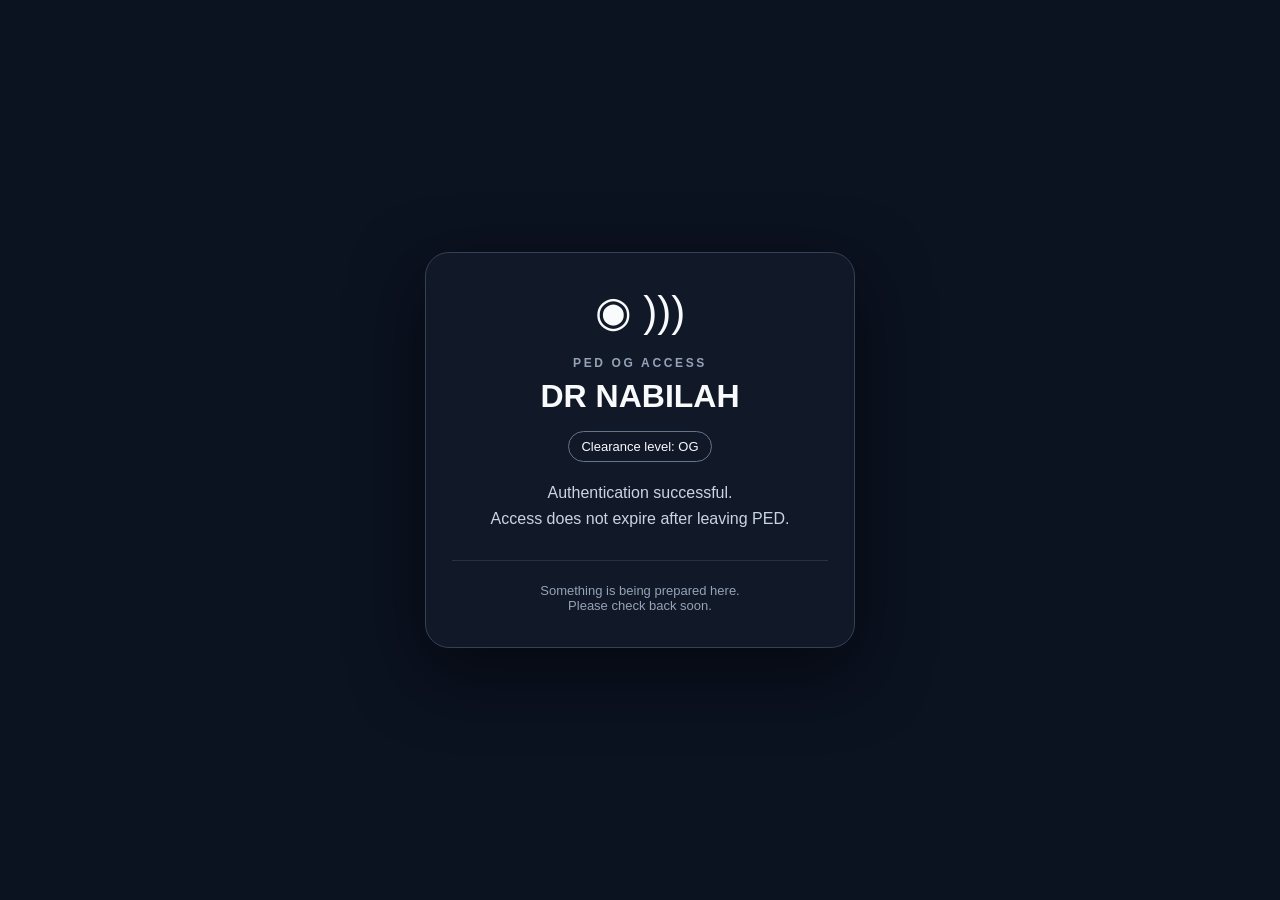
==== index.html @ 0710c3b5 "Add NFC placeholder landing page" ====
<!doctype html>
<html lang="en">
<head>
<meta charset="utf-8">
<meta name="viewport" content="width=device-width,initial-scale=1,viewport-fit=cover">
<meta name="theme-color" content="#111827">
<title>Dr Nabilah — PED OG Access</title>
<style>
*{box-sizing:border-box}body{margin:0;min-height:100svh;display:grid;place-items:center;background:#0b1220;color:#f8fafc;font-family:-apple-system,BlinkMacSystemFont,"Segoe UI",sans-serif;padding:24px}.card{width:min(100%,430px);padding:34px 26px;border:1px solid #334155;border-radius:24px;background:#111827;box-shadow:0 24px 70px #0008;text-align:center}.wave{font-size:42px;margin-bottom:20px}.eyebrow{font-size:12px;letter-spacing:.22em;color:#94a3b8;font-weight:700}.name{font-size:32px;font-weight:800;margin:8px 0}.badge{display:inline-block;margin:8px 0 18px;padding:7px 12px;border:1px solid #64748b;border-radius:999px;font-size:13px}.status{color:#cbd5e1;line-height:1.6}.soon{margin-top:28px;padding-top:22px;border-top:1px solid #263244;color:#94a3b8;font-size:13px}</style>
</head>
<body>
<main class="card">
<div class="wave">◉ )))</div>
<div class="eyebrow">PED OG ACCESS</div>
<div class="name">DR NABILAH</div>
<div class="badge">Clearance level: OG</div>
<div class="status">Authentication successful.<br>Access does not expire after leaving PED.</div>
<div class="soon">Something is being prepared here.<br>Please check back soon.</div>
</main>
</body>
</html>
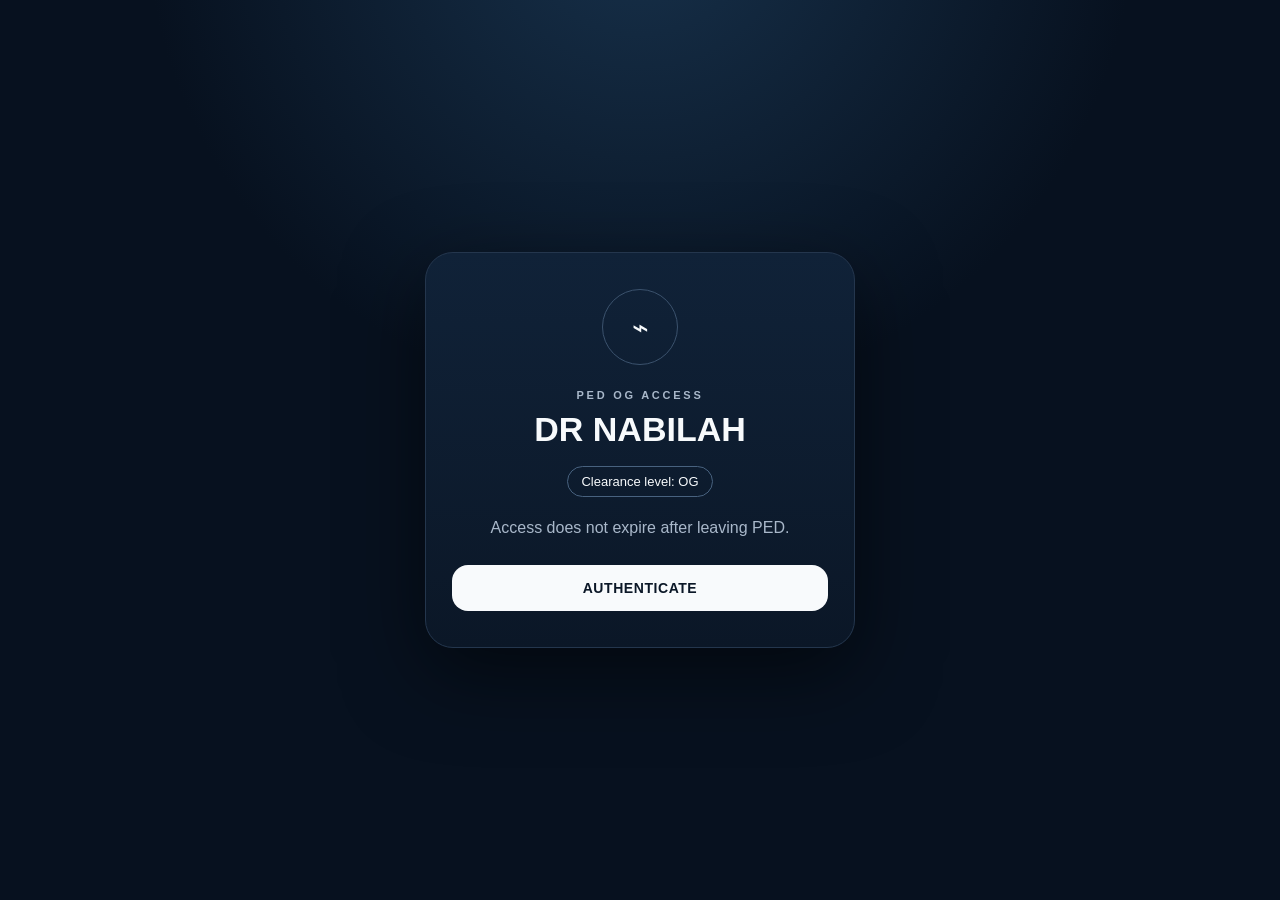
==== commit 4250b20a: "Build farewell microsite draft" ====
--- a/index.html
+++ b/index.html
@@ -1,21 +1,8 @@
 <!doctype html>
-<html lang="en">
-<head>
-<meta charset="utf-8">
-<meta name="viewport" content="width=device-width,initial-scale=1,viewport-fit=cover">
-<meta name="theme-color" content="#111827">
-<title>Dr Nabilah — PED OG Access</title>
+<html lang="en"><head><meta charset="utf-8"><meta name="viewport" content="width=device-width,initial-scale=1,viewport-fit=cover"><meta name="theme-color" content="#07111f"><title>Dr Nabilah — PED OG Access</title>
 <style>
-*{box-sizing:border-box}body{margin:0;min-height:100svh;display:grid;place-items:center;background:#0b1220;color:#f8fafc;font-family:-apple-system,BlinkMacSystemFont,"Segoe UI",sans-serif;padding:24px}.card{width:min(100%,430px);padding:34px 26px;border:1px solid #334155;border-radius:24px;background:#111827;box-shadow:0 24px 70px #0008;text-align:center}.wave{font-size:42px;margin-bottom:20px}.eyebrow{font-size:12px;letter-spacing:.22em;color:#94a3b8;font-weight:700}.name{font-size:32px;font-weight:800;margin:8px 0}.badge{display:inline-block;margin:8px 0 18px;padding:7px 12px;border:1px solid #64748b;border-radius:999px;font-size:13px}.status{color:#cbd5e1;line-height:1.6}.soon{margin-top:28px;padding-top:22px;border-top:1px solid #263244;color:#94a3b8;font-size:13px}</style>
-</head>
-<body>
-<main class="card">
-<div class="wave">◉ )))</div>
-<div class="eyebrow">PED OG ACCESS</div>
-<div class="name">DR NABILAH</div>
-<div class="badge">Clearance level: OG</div>
-<div class="status">Authentication successful.<br>Access does not expire after leaving PED.</div>
-<div class="soon">Something is being prepared here.<br>Please check back soon.</div>
-</main>
-</body>
-</html>+:root{--bg:#07111f;--card:#0e1b2d;--line:#24364d;--text:#f7fafc;--muted:#a9b8ca;--accent:#8ee3c8}*{box-sizing:border-box}html{scroll-behavior:smooth}body{margin:0;background:radial-gradient(circle at 50% -10%,#17314b 0,#07111f 42%);color:var(--text);font-family:-apple-system,BlinkMacSystemFont,"Segoe UI",sans-serif}.screen{min-height:100svh;display:grid;place-items:center;padding:28px}.card{width:min(100%,430px);background:linear-gradient(180deg,#102238,#0b1727);border:1px solid var(--line);border-radius:28px;padding:36px 26px;box-shadow:0 25px 80px #0008;text-align:center}.nfc{width:76px;height:76px;margin:0 auto 24px;border:1px solid #3b526d;border-radius:50%;display:grid;place-items:center;font-size:28px;animation:pulse 2s infinite}.eyebrow{font-size:11px;letter-spacing:.25em;color:var(--muted);font-weight:800}.name{font-size:34px;font-weight:850;margin:9px 0 5px}.badge{display:inline-block;margin:12px 0 18px;padding:7px 13px;border:1px solid #48627f;border-radius:999px;font-size:13px}.muted{color:var(--muted);line-height:1.6}.btn{appearance:none;border:0;border-radius:16px;padding:15px 18px;width:100%;font-weight:800;font-size:14px;letter-spacing:.04em;margin-top:24px;background:#f8fafc;color:#0b1727;cursor:pointer}.content{display:none;max-width:560px;margin:auto;padding:56px 24px 80px}.content.show{display:block;animation:rise .55s ease}.content h1{font-size:30px;line-height:1.15}.quote{margin:30px 0;padding:22px;border-left:3px solid var(--accent);background:#0d1a2b;border-radius:0 18px 18px 0;font-size:20px;line-height:1.5}.content p{font-size:17px;line-height:1.75;color:#d9e2ec}.strong{color:white;font-weight:800}.final{margin-top:38px;background:var(--accent)}.reveal{display:none;text-align:center;margin-top:24px;padding:22px;border:1px solid var(--line);border-radius:18px;color:#dce8f4}.footer{text-align:center;color:#70839a;font-size:11px;margin-top:55px}@keyframes pulse{50%{box-shadow:0 0 0 14px #8ee3c80b;border-color:#8ee3c8}}@keyframes rise{from{opacity:0;transform:translateY(16px)}}
+</style></head><body>
+<section class="screen" id="access"><div class="card"><div class="nfc">⌁</div><div class="eyebrow">PED OG ACCESS</div><div class="name">DR NABILAH</div><div class="badge">Clearance level: OG</div><div class="muted">Access does not expire after leaving PED.</div><button class="btn" onclick="auth()">AUTHENTICATE</button></div></section>
+<main class="content" id="content"><div class="eyebrow">AUTHENTICATION SUCCESSFUL</div><h1>Okay Dr, last webapp. Promise.</h1><div class="quote">“syahmi, chill2 dulu.. belajar clinical management dulu hahaha”</div><p>In retrospect… probably one of the more necessary interventions during my first few weeks here.</p><p>Thank you for being one of the people who made the adjustment to PED a little easier — for answering all my random questions, entertaining all the unnecessary apps, checking in when things weren't going particularly well, and reminding me that adjusting takes time.</p><p>I probably never properly said thank you for that.</p><p>All the best for your studies, Dr Nabilah.</p><p class="strong">PED is losing one of its real OGs.</p><p>And yes, I still haven't chilled with the apps.</p><button class="btn final" onclick="finish()">OKAY NOW YOU CAN PENCEN DENGAN TENANG</button><div class="reveal" id="reveal">Good luck, Dr. You’ll always have OG access here.</div><div class="footer">One last unnecessary Syahmi digitalisation project.</div></main>
+<script>function auth(){document.getElementById('content').classList.add('show');document.getElementById('content').scrollIntoView({behavior:'smooth'})}function finish(){document.getElementById('reveal').style.display='block';document.getElementById('reveal').scrollIntoView({behavior:'smooth',block:'center'})}</script></body></html>
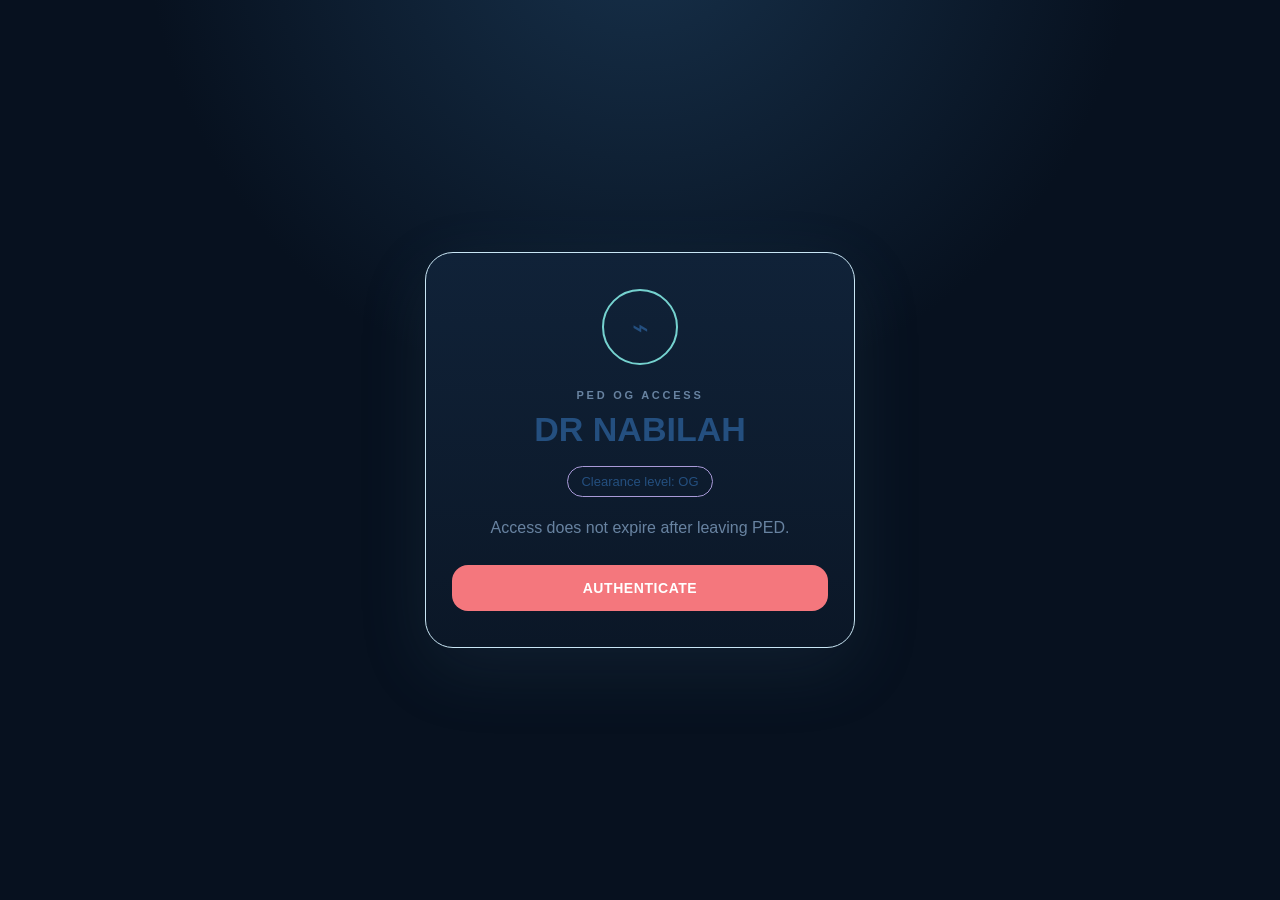
==== commit 66a6c2d5: "Apply HTA paediatric colour palette to draft" ====
--- a/index.html
+++ b/index.html
@@ -1,7 +1,7 @@
 <!doctype html>
 <html lang="en"><head><meta charset="utf-8"><meta name="viewport" content="width=device-width,initial-scale=1,viewport-fit=cover"><meta name="theme-color" content="#07111f"><title>Dr Nabilah — PED OG Access</title>
 <style>
-:root{--bg:#07111f;--card:#0e1b2d;--line:#24364d;--text:#f7fafc;--muted:#a9b8ca;--accent:#8ee3c8}*{box-sizing:border-box}html{scroll-behavior:smooth}body{margin:0;background:radial-gradient(circle at 50% -10%,#17314b 0,#07111f 42%);color:var(--text);font-family:-apple-system,BlinkMacSystemFont,"Segoe UI",sans-serif}.screen{min-height:100svh;display:grid;place-items:center;padding:28px}.card{width:min(100%,430px);background:linear-gradient(180deg,#102238,#0b1727);border:1px solid var(--line);border-radius:28px;padding:36px 26px;box-shadow:0 25px 80px #0008;text-align:center}.nfc{width:76px;height:76px;margin:0 auto 24px;border:1px solid #3b526d;border-radius:50%;display:grid;place-items:center;font-size:28px;animation:pulse 2s infinite}.eyebrow{font-size:11px;letter-spacing:.25em;color:var(--muted);font-weight:800}.name{font-size:34px;font-weight:850;margin:9px 0 5px}.badge{display:inline-block;margin:12px 0 18px;padding:7px 13px;border:1px solid #48627f;border-radius:999px;font-size:13px}.muted{color:var(--muted);line-height:1.6}.btn{appearance:none;border:0;border-radius:16px;padding:15px 18px;width:100%;font-weight:800;font-size:14px;letter-spacing:.04em;margin-top:24px;background:#f8fafc;color:#0b1727;cursor:pointer}.content{display:none;max-width:560px;margin:auto;padding:56px 24px 80px}.content.show{display:block;animation:rise .55s ease}.content h1{font-size:30px;line-height:1.15}.quote{margin:30px 0;padding:22px;border-left:3px solid var(--accent);background:#0d1a2b;border-radius:0 18px 18px 0;font-size:20px;line-height:1.5}.content p{font-size:17px;line-height:1.75;color:#d9e2ec}.strong{color:white;font-weight:800}.final{margin-top:38px;background:var(--accent)}.reveal{display:none;text-align:center;margin-top:24px;padding:22px;border:1px solid var(--line);border-radius:18px;color:#dce8f4}.footer{text-align:center;color:#70839a;font-size:11px;margin-top:55px}@keyframes pulse{50%{box-shadow:0 0 0 14px #8ee3c80b;border-color:#8ee3c8}}@keyframes rise{from{opacity:0;transform:translateY(16px)}}
+:root{--bg:#fffaf7;--card:#ffffff;--line:#c9e6f5;--text:#244f7f;--muted:#6883a1;--accent:#52c6c1}*{box-sizing:border-box}html{scroll-behavior:smooth}body{margin:0;background:radial-gradient(circle at 50% -10%,#17314b 0,#07111f 42%);color:var(--text);font-family:-apple-system,BlinkMacSystemFont,"Segoe UI",sans-serif}.screen{min-height:100svh;display:grid;place-items:center;padding:28px}.card{width:min(100%,430px);background:linear-gradient(180deg,#102238,#0b1727);border:1px solid var(--line);border-radius:28px;padding:36px 26px;box-shadow:0 22px 70px #4d769322;text-align:center}.nfc{width:76px;height:76px;margin:0 auto 24px;border:2px solid #75d2cf;border-radius:50%;display:grid;place-items:center;font-size:28px;animation:pulse 2s infinite}.eyebrow{font-size:11px;letter-spacing:.25em;color:var(--muted);font-weight:800}.name{font-size:34px;font-weight:850;margin:9px 0 5px}.badge{display:inline-block;margin:12px 0 18px;padding:7px 13px;border:1px solid #a99ad8;border-radius:999px;font-size:13px}.muted{color:var(--muted);line-height:1.6}.btn{appearance:none;border:0;border-radius:16px;padding:15px 18px;width:100%;font-weight:800;font-size:14px;letter-spacing:.04em;margin-top:24px;background:#f4777d;color:white;cursor:pointer}.content{display:none;max-width:560px;margin:auto;padding:56px 24px 80px}.content.show{display:block;animation:rise .55s ease}.content h1{font-size:30px;line-height:1.15}.quote{margin:30px 0;padding:22px;border-left:3px solid var(--accent);background:#eef9ff;border-radius:0 18px 18px 0;font-size:20px;line-height:1.5}.content p{font-size:17px;line-height:1.75;color:#496783}.strong{color:#f26f78;font-weight:800}.final{margin-top:38px;background:var(--accent)}.reveal{display:none;text-align:center;margin-top:24px;padding:22px;border:1px solid var(--line);border-radius:18px;color:#496783}.footer{text-align:center;color:#8aa0b5;font-size:11px;margin-top:55px}@keyframes pulse{50%{box-shadow:0 0 0 14px #8ee3c80b;border-color:#f4777d}}@keyframes rise{from{opacity:0;transform:translateY(16px)}}
 </style></head><body>
 <section class="screen" id="access"><div class="card"><div class="nfc">⌁</div><div class="eyebrow">PED OG ACCESS</div><div class="name">DR NABILAH</div><div class="badge">Clearance level: OG</div><div class="muted">Access does not expire after leaving PED.</div><button class="btn" onclick="auth()">AUTHENTICATE</button></div></section>
 <main class="content" id="content"><div class="eyebrow">AUTHENTICATION SUCCESSFUL</div><h1>Okay Dr, last webapp. Promise.</h1><div class="quote">“syahmi, chill2 dulu.. belajar clinical management dulu hahaha”</div><p>In retrospect… probably one of the more necessary interventions during my first few weeks here.</p><p>Thank you for being one of the people who made the adjustment to PED a little easier — for answering all my random questions, entertaining all the unnecessary apps, checking in when things weren't going particularly well, and reminding me that adjusting takes time.</p><p>I probably never properly said thank you for that.</p><p>All the best for your studies, Dr Nabilah.</p><p class="strong">PED is losing one of its real OGs.</p><p>And yes, I still haven't chilled with the apps.</p><button class="btn final" onclick="finish()">OKAY NOW YOU CAN PENCEN DENGAN TENANG</button><div class="reveal" id="reveal">Good luck, Dr. You’ll always have OG access here.</div><div class="footer">One last unnecessary Syahmi digitalisation project.</div></main>
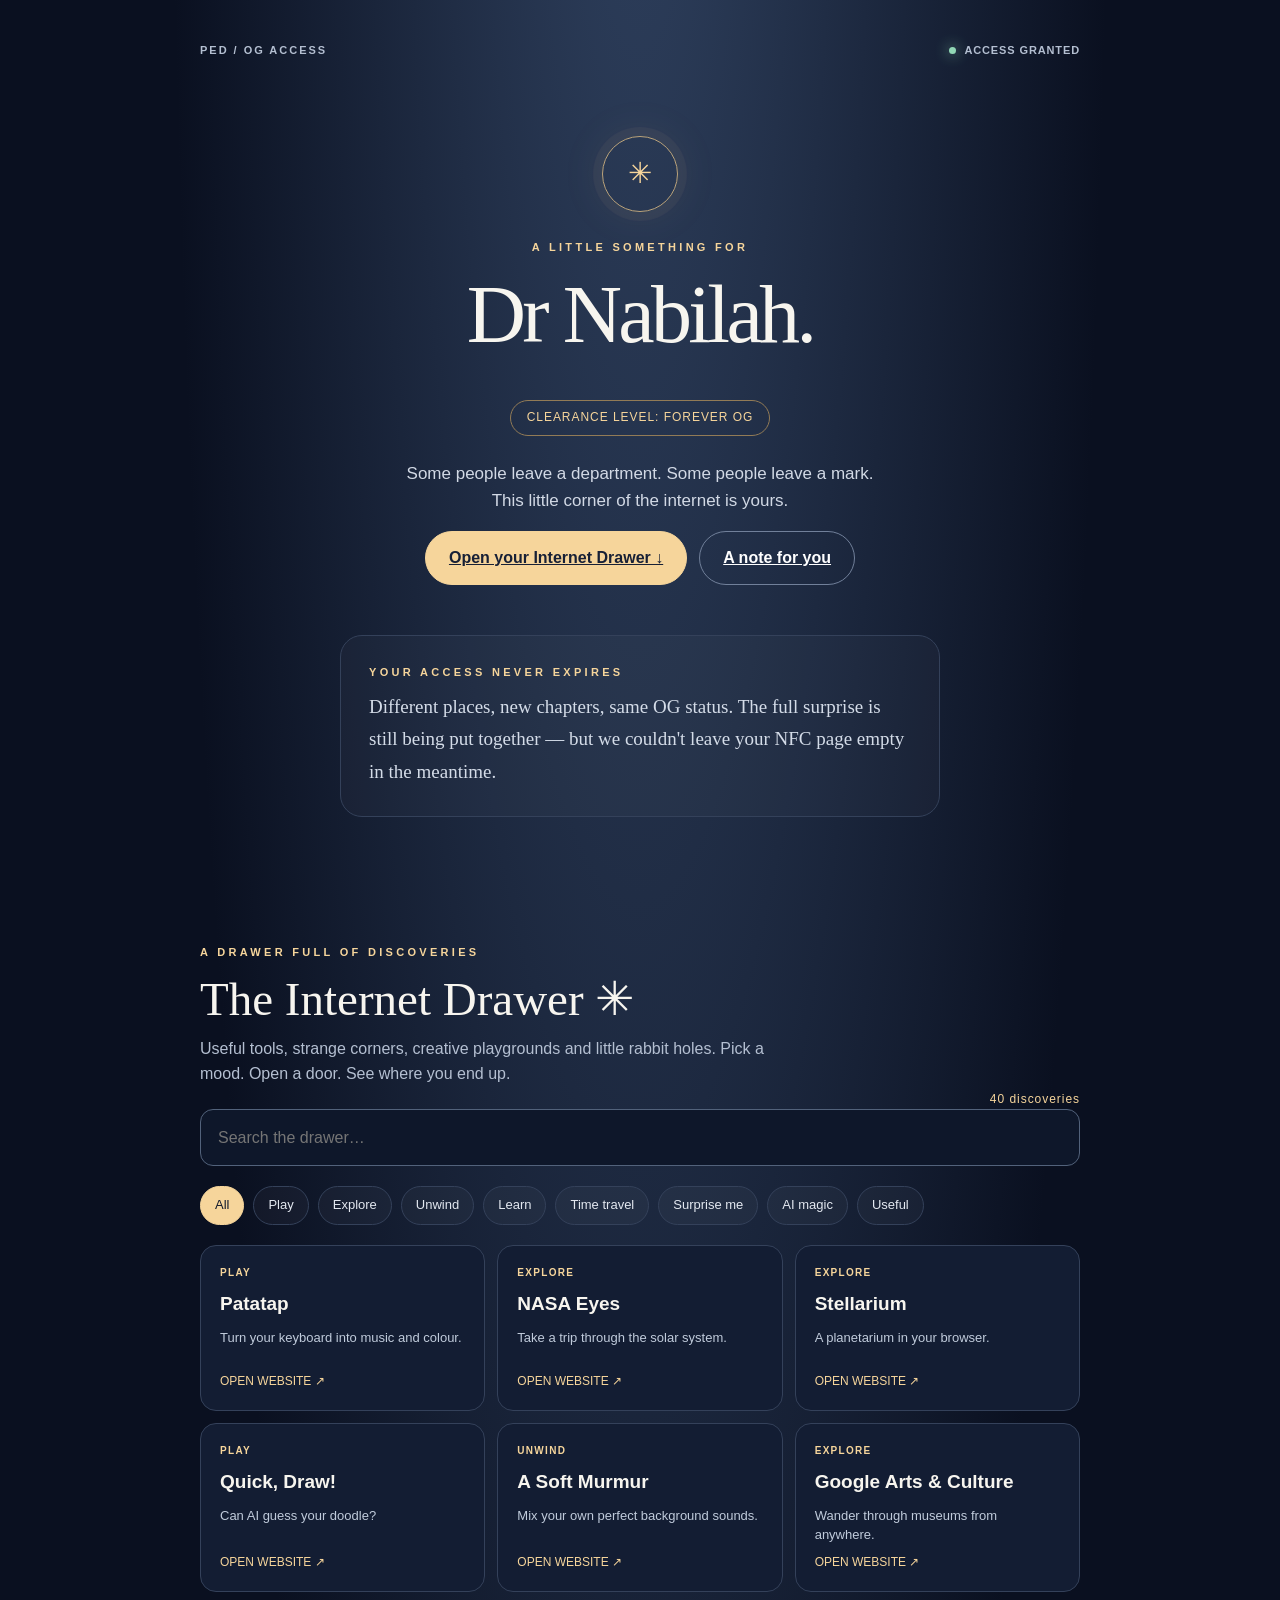
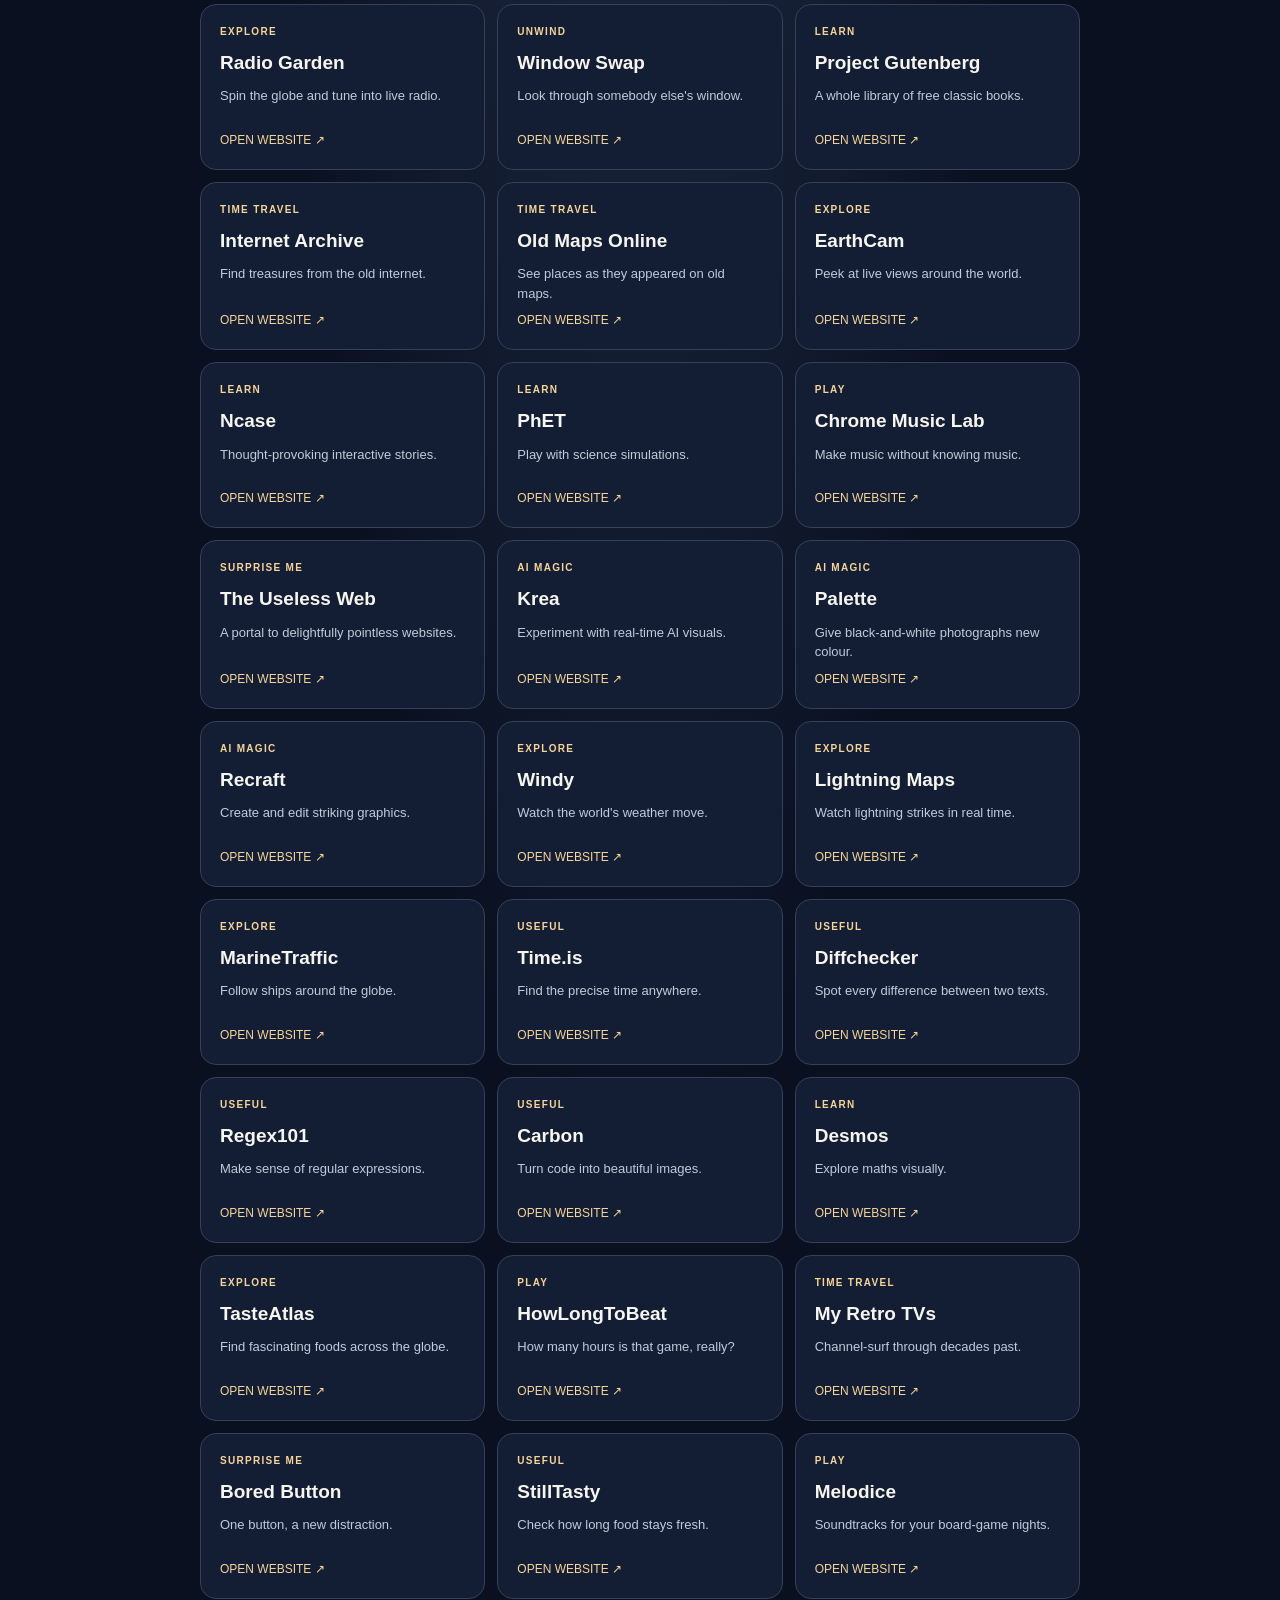
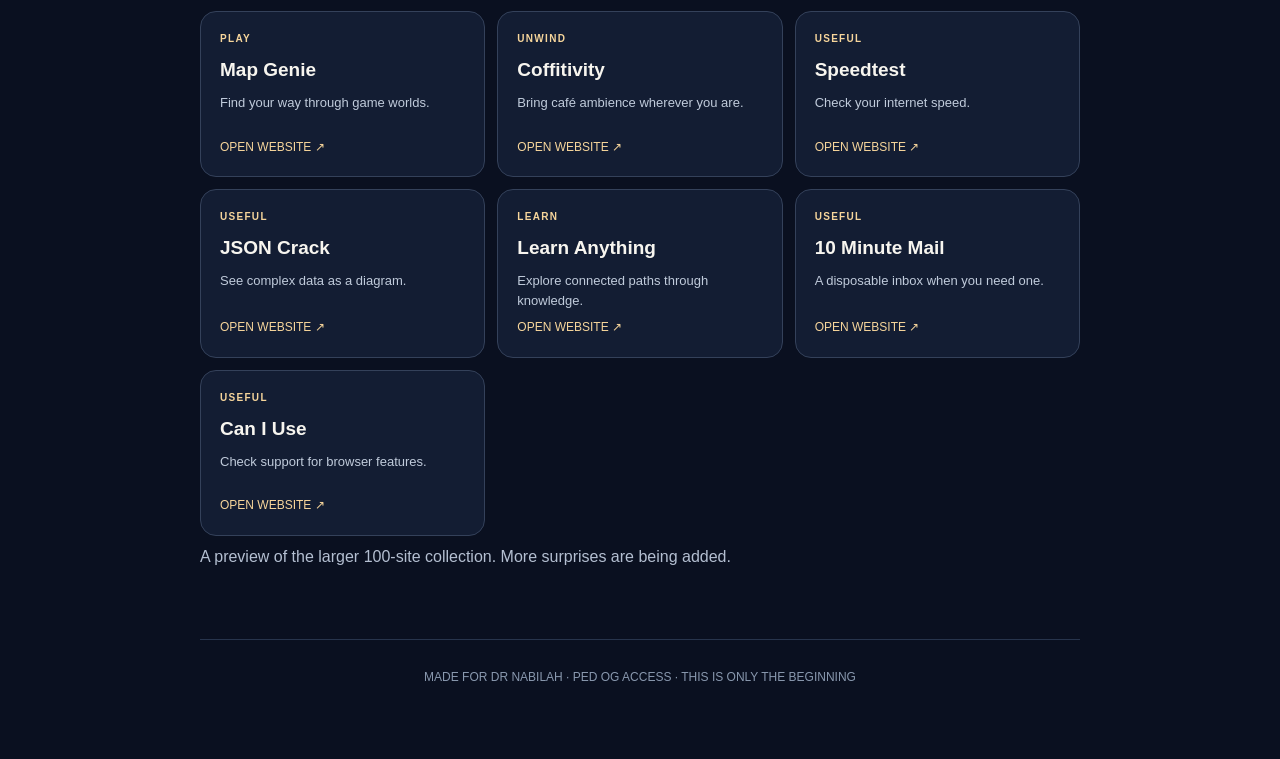
==== commit 6ace450d: "Refresh temporary OG landing page with interactive Internet Drawer preview" ====
--- a/index.html
+++ b/index.html
@@ -1,8 +1,13 @@
 <!doctype html>
-<html lang="en"><head><meta charset="utf-8"><meta name="viewport" content="width=device-width,initial-scale=1,viewport-fit=cover"><meta name="theme-color" content="#07111f"><title>Dr Nabilah — PED OG Access</title>
+<html lang="en"><head><meta charset="utf-8"><meta name="viewport" content="width=device-width,initial-scale=1,viewport-fit=cover"><meta name="theme-color" content="#10172a"><meta name="description" content="Dr Nabilah's PED OG Access — a little corner of the internet, made just for you."><title>Dr Nabilah · PED OG Access</title>
 <style>
-:root{--bg:#fffaf7;--card:#ffffff;--line:#c9e6f5;--text:#244f7f;--muted:#6883a1;--accent:#52c6c1}*{box-sizing:border-box}html{scroll-behavior:smooth}body{margin:0;background:radial-gradient(circle at 50% -10%,#17314b 0,#07111f 42%);color:var(--text);font-family:-apple-system,BlinkMacSystemFont,"Segoe UI",sans-serif}.screen{min-height:100svh;display:grid;place-items:center;padding:28px}.card{width:min(100%,430px);background:linear-gradient(180deg,#102238,#0b1727);border:1px solid var(--line);border-radius:28px;padding:36px 26px;box-shadow:0 22px 70px #4d769322;text-align:center}.nfc{width:76px;height:76px;margin:0 auto 24px;border:2px solid #75d2cf;border-radius:50%;display:grid;place-items:center;font-size:28px;animation:pulse 2s infinite}.eyebrow{font-size:11px;letter-spacing:.25em;color:var(--muted);font-weight:800}.name{font-size:34px;font-weight:850;margin:9px 0 5px}.badge{display:inline-block;margin:12px 0 18px;padding:7px 13px;border:1px solid #a99ad8;border-radius:999px;font-size:13px}.muted{color:var(--muted);line-height:1.6}.btn{appearance:none;border:0;border-radius:16px;padding:15px 18px;width:100%;font-weight:800;font-size:14px;letter-spacing:.04em;margin-top:24px;background:#f4777d;color:white;cursor:pointer}.content{display:none;max-width:560px;margin:auto;padding:56px 24px 80px}.content.show{display:block;animation:rise .55s ease}.content h1{font-size:30px;line-height:1.15}.quote{margin:30px 0;padding:22px;border-left:3px solid var(--accent);background:#eef9ff;border-radius:0 18px 18px 0;font-size:20px;line-height:1.5}.content p{font-size:17px;line-height:1.75;color:#496783}.strong{color:#f26f78;font-weight:800}.final{margin-top:38px;background:var(--accent)}.reveal{display:none;text-align:center;margin-top:24px;padding:22px;border:1px solid var(--line);border-radius:18px;color:#496783}.footer{text-align:center;color:#8aa0b5;font-size:11px;margin-top:55px}@keyframes pulse{50%{box-shadow:0 0 0 14px #8ee3c80b;border-color:#f4777d}}@keyframes rise{from{opacity:0;transform:translateY(16px)}}
-</style></head><body>
-<section class="screen" id="access"><div class="card"><div class="nfc">⌁</div><div class="eyebrow">PED OG ACCESS</div><div class="name">DR NABILAH</div><div class="badge">Clearance level: OG</div><div class="muted">Access does not expire after leaving PED.</div><button class="btn" onclick="auth()">AUTHENTICATE</button></div></section>
-<main class="content" id="content"><div class="eyebrow">AUTHENTICATION SUCCESSFUL</div><h1>Okay Dr, last webapp. Promise.</h1><div class="quote">“syahmi, chill2 dulu.. belajar clinical management dulu hahaha”</div><p>In retrospect… probably one of the more necessary interventions during my first few weeks here.</p><p>Thank you for being one of the people who made the adjustment to PED a little easier — for answering all my random questions, entertaining all the unnecessary apps, checking in when things weren't going particularly well, and reminding me that adjusting takes time.</p><p>I probably never properly said thank you for that.</p><p>All the best for your studies, Dr Nabilah.</p><p class="strong">PED is losing one of its real OGs.</p><p>And yes, I still haven't chilled with the apps.</p><button class="btn final" onclick="finish()">OKAY NOW YOU CAN PENCEN DENGAN TENANG</button><div class="reveal" id="reveal">Good luck, Dr. You’ll always have OG access here.</div><div class="footer">One last unnecessary Syahmi digitalisation project.</div></main>
-<script>function auth(){document.getElementById('content').classList.add('show');document.getElementById('content').scrollIntoView({behavior:'smooth'})}function finish(){document.getElementById('reveal').style.display='block';document.getElementById('reveal').scrollIntoView({behavior:'smooth',block:'center'})}</script></body></html>+:root{color-scheme:dark;--bg:#0a1020;--panel:#131d33;--line:#34415a;--text:#f7f5ef;--muted:#b4bfd1;--gold:#f6d59b}*{box-sizing:border-box}html{scroll-behavior:smooth}body{margin:0;min-height:100svh;background:radial-gradient(ellipse at 50% -12%,#304260 0,transparent 52%),var(--bg);color:var(--text);font:16px/1.6 -apple-system,BlinkMacSystemFont,"Segoe UI",sans-serif}button,input{font:inherit}button{cursor:pointer}.wrap{max-width:920px;margin:auto;padding:42px 20px 72px}.top{display:flex;justify-content:space-between;align-items:center;gap:12px;color:var(--muted);font-size:11px;letter-spacing:.18em;font-weight:750}.live{display:flex;align-items:center;gap:8px;letter-spacing:.08em}.dot{width:7px;height:7px;border-radius:50%;background:#91d7b5;box-shadow:0 0 14px #91d7b5}.hero{text-align:center;padding:76px 12px 55px}.orbit{display:grid;place-items:center;width:76px;height:76px;margin:0 auto 27px;border:1px solid #bca47b;border-radius:50%;font-size:29px;color:var(--gold);box-shadow:0 0 0 9px #f6d59b0b,0 0 50px #e4b97b15}.eyebrow{font-size:11px;letter-spacing:.3em;font-weight:800;color:var(--gold)}h1{font-family:Georgia,serif;font-weight:400;letter-spacing:-.045em;font-size:clamp(45px,9vw,82px);line-height:1.1;margin:14px 0 16px}.hero p{max-width:560px;margin:0 auto;color:#d2d9e5;font-size:17px}.pill{display:inline-block;border:1px solid #927b56;color:var(--gold);border-radius:99px;padding:7px 16px;margin:24px 0;font-size:12px;letter-spacing:.08em}.actions{display:flex;justify-content:center;flex-wrap:wrap;gap:12px;margin-top:17px}.btn{border-radius:99px;padding:13px 23px;font-weight:750;border:1px solid #71809a;background:transparent;color:white}.btn.primary{background:var(--gold);color:#172036;border-color:var(--gold)}.btn:hover,.site:hover{transform:translateY(-2px)}.note{margin:50px auto 0;max-width:600px;padding:28px;border:1px solid var(--line);border-radius:22px;background:#ffffff06;text-align:left}.note .eyebrow{margin-bottom:10px}.note p{color:#d4dce8;margin:0;font-family:Georgia,serif;font-size:19px;line-height:1.7}.section{margin-top:72px;scroll-margin-top:20px}.sectionhead{display:flex;justify-content:space-between;align-items:end;gap:20px;flex-wrap:wrap}.section h2{font-family:Georgia,serif;font-size:clamp(32px,6vw,47px);font-weight:400;line-height:1.15;margin:10px 0}.section .desc{color:var(--muted);max-width:580px;margin:8px 0 22px}.count{color:var(--gold);font-size:12px;letter-spacing:.08em}.toolbar{display:flex;flex-wrap:wrap;gap:9px;margin:20px 0}.filter{border:1px solid var(--line);border-radius:99px;background:#ffffff08;color:#e3e8f0;padding:8px 14px;font-size:13px}.filter[aria-pressed=true]{background:var(--gold);color:#111a2d;border-color:var(--gold)}input{display:block;width:100%;border:1px solid #52627b;background:#0e172a;color:white;padding:15px 17px;border-radius:13px;outline:none}input:focus{border-color:var(--gold)}.grid{display:grid;grid-template-columns:repeat(auto-fit,minmax(min(100%,240px),1fr));gap:12px}.site{display:flex;flex-direction:column;gap:8px;text-decoration:none;color:inherit;background:var(--panel);border:1px solid var(--line);border-radius:16px;padding:19px;min-height:166px;transition:transform .2s,border-color .2s}.site:hover{border-color:var(--gold)}.site small{font-size:10px;letter-spacing:.13em;text-transform:uppercase;color:var(--gold);font-weight:750}.site strong{font-size:19px}.site span{font-size:13px;color:#c0cbdb;line-height:1.5}.site .arrow{margin-top:auto;color:var(--gold);font-size:12px}.empty{color:var(--muted);padding:25px 0}.footer{text-align:center;color:#8998ae;font-size:12px;margin-top:70px;padding-top:28px;border-top:1px solid #27344c}.hidden{display:none!important}@media(prefers-reduced-motion:reduce){html{scroll-behavior:auto}.site,.btn{transition:none}}
+</style></head><body><div class="wrap"><header class="top"><span>PED / OG ACCESS</span><span class="live"><i class="dot"></i> ACCESS GRANTED</span></header>
+<main><section class="hero"><div class="orbit" aria-hidden="true">✳</div><div class="eyebrow">A LITTLE SOMETHING FOR</div><h1>Dr Nabilah.</h1><div class="pill">CLEARANCE LEVEL: FOREVER OG</div><p>Some people leave a department. Some people leave a mark.<br>This little corner of the internet is yours.</p><div class="actions"><a class="btn primary" href="#drawer">Open your Internet Drawer ↓</a><a class="btn" href="#message">A note for you</a></div><div class="note" id="message"><div class="eyebrow">YOUR ACCESS NEVER EXPIRES</div><p>Different places, new chapters, same OG status. The full surprise is still being put together — but we couldn't leave your NFC page empty in the meantime.</p></div></section>
+<section class="section" id="drawer"><div class="sectionhead"><div><div class="eyebrow">A DRAWER FULL OF DISCOVERIES</div><h2>The Internet Drawer ✳</h2><p class="desc">Useful tools, strange corners, creative playgrounds and little rabbit holes. Pick a mood. Open a door. See where you end up.</p></div><div class="count" id="count">40 discoveries to explore</div></div><input id="search" type="search" aria-label="Search websites" placeholder="Search the drawer…"><div class="toolbar" id="filters" aria-label="Filter websites"></div><div class="grid" id="sites"></div><p id="empty" class="empty hidden">Nothing in this drawer matches yet. Try another word.</p><p class="desc">A preview of the larger 100-site collection. More surprises are being added.</p></section></main><footer class="footer">MADE FOR DR NABILAH · PED OG ACCESS · THIS IS ONLY THE BEGINNING</footer></div>
+<script>
+const sites=[["Patatap","patatap.com","Play","Turn your keyboard into music and colour."],["NASA Eyes","eyes.nasa.gov","Explore","Take a trip through the solar system."],["Stellarium","stellarium-web.org","Explore","A planetarium in your browser."],["Quick, Draw!","quickdraw.withgoogle.com","Play","Can AI guess your doodle?"],["A Soft Murmur","asoftmurmur.com","Unwind","Mix your own perfect background sounds."],["Google Arts & Culture","artsandculture.google.com","Explore","Wander through museums from anywhere."],["Radio Garden","radio.garden","Explore","Spin the globe and tune into live radio."],["Window Swap","window-swap.com","Unwind","Look through somebody else's window."],["Project Gutenberg","gutenberg.org","Learn","A whole library of free classic books."],["Internet Archive","archive.org","Time travel","Find treasures from the old internet."],["Old Maps Online","oldmapsonline.org","Time travel","See places as they appeared on old maps."],["EarthCam","earthcam.com","Explore","Peek at live views around the world."],["Ncase","ncase.me","Learn","Thought-provoking interactive stories."],["PhET","phet.colorado.edu","Learn","Play with science simulations."],["Chrome Music Lab","musiclab.chromeexperiments.com","Play","Make music without knowing music."],["The Useless Web","theuselessweb.com","Surprise me","A portal to delightfully pointless websites."],["Krea","krea.ai","AI magic","Experiment with real-time AI visuals."],["Palette","palette.fm","AI magic","Give black-and-white photographs new colour."],["Recraft","recraft.ai","AI magic","Create and edit striking graphics."],["Windy","windy.com","Explore","Watch the world's weather move."],["Lightning Maps","lightningmaps.org","Explore","Watch lightning strikes in real time."],["MarineTraffic","marinetraffic.com","Explore","Follow ships around the globe."],["Time.is","time.is","Useful","Find the precise time anywhere."],["Diffchecker","diffchecker.com","Useful","Spot every difference between two texts."],["Regex101","regex101.com","Useful","Make sense of regular expressions."],["Carbon","carbon.now.sh","Useful","Turn code into beautiful images."],["Desmos","desmos.com","Learn","Explore maths visually."],["TasteAtlas","tasteatlas.com","Explore","Find fascinating foods across the globe."],["HowLongToBeat","howlongtobeat.com","Play","How many hours is that game, really?"],["My Retro TVs","myretrotvs.com","Time travel","Channel-surf through decades past."],["Bored Button","boredbutton.com","Surprise me","One button, a new distraction."],["StillTasty","stilltasty.com","Useful","Check how long food stays fresh."],["Melodice","melodice.org","Play","Soundtracks for your board-game nights."],["Map Genie","mapgenie.io","Play","Find your way through game worlds."],["Coffitivity","coffitivity.com","Unwind","Bring café ambience wherever you are."],["Speedtest","speedtest.net","Useful","Check your internet speed."],["JSON Crack","jsoncrack.com","Useful","See complex data as a diagram."],["Learn Anything","learn-anything.xyz","Learn","Explore connected paths through knowledge."],["10 Minute Mail","10minutemail.com","Useful","A disposable inbox when you need one."],["Can I Use","caniuse.com","Useful","Check support for browser features."]];
+const filters=['All',...new Set(sites.map(s=>s[2]))];let active='All';const list=document.getElementById('sites'),search=document.getElementById('search'),bar=document.getElementById('filters');
+filters.forEach(f=>{const b=document.createElement('button');b.className='filter';b.textContent=f;b.setAttribute('aria-pressed',String(f===active));b.onclick=()=>{active=f;bar.querySelectorAll('button').forEach(x=>x.setAttribute('aria-pressed',String(x===f)));render()};bar.append(b)});
+function render(){const q=search.value.trim().toLowerCase();const matches=sites.filter(s=>(active==='All'||s[2]===active)&&s.join(' ').toLowerCase().includes(q));list.replaceChildren();for(const [name,domain,cat,description] of matches){const a=document.createElement('a');a.className='site';a.href='https://'+domain;a.target='_blank';a.rel='noopener noreferrer';const c=document.createElement('small');c.textContent=cat;const title=document.createElement('strong');title.textContent=name;const desc=document.createElement('span');desc.textContent=description;const arrow=document.createElement('div');arrow.className='arrow';arrow.textContent='OPEN WEBSITE ↗';a.append(c,title,desc,arrow);list.append(a)}document.getElementById('count').textContent=matches.length+' discoveries';document.getElementById('empty').classList.toggle('hidden',matches.length>0)}search.addEventListener('input',render);render();
+</script></body></html>
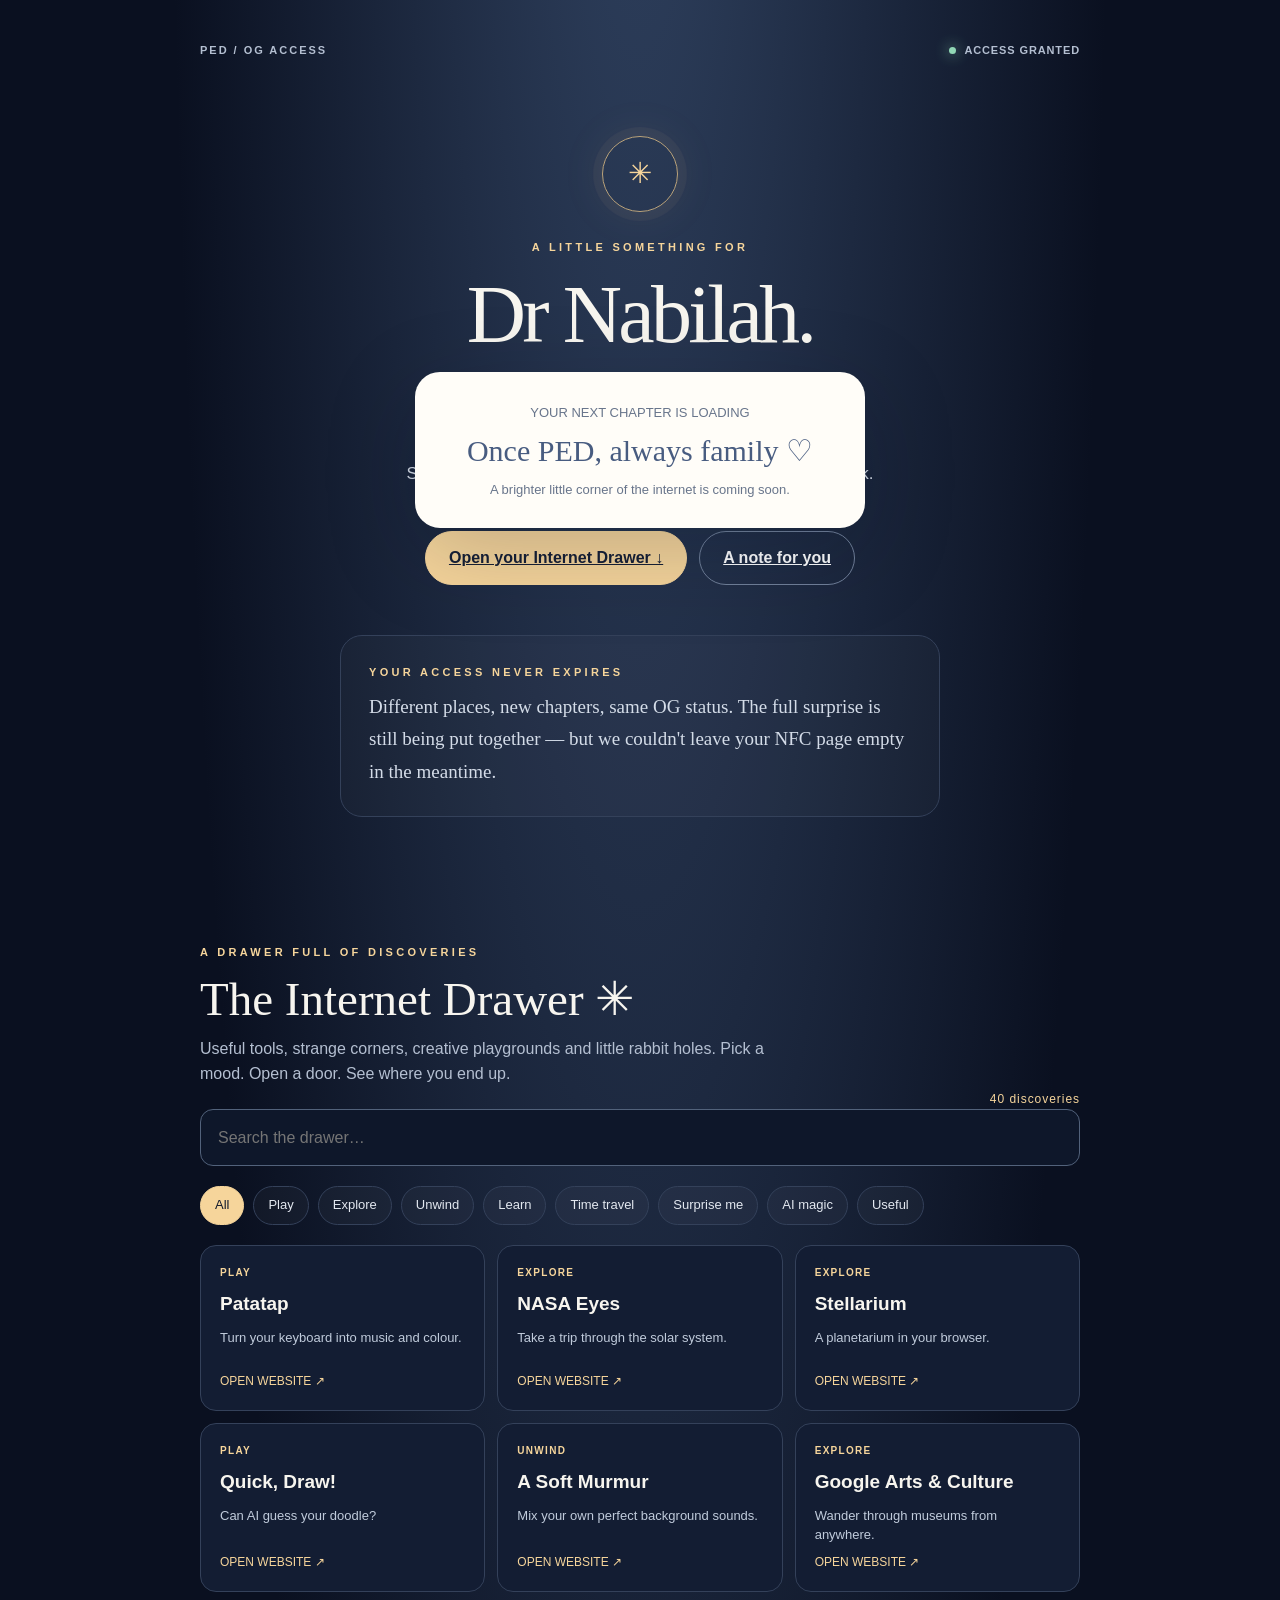
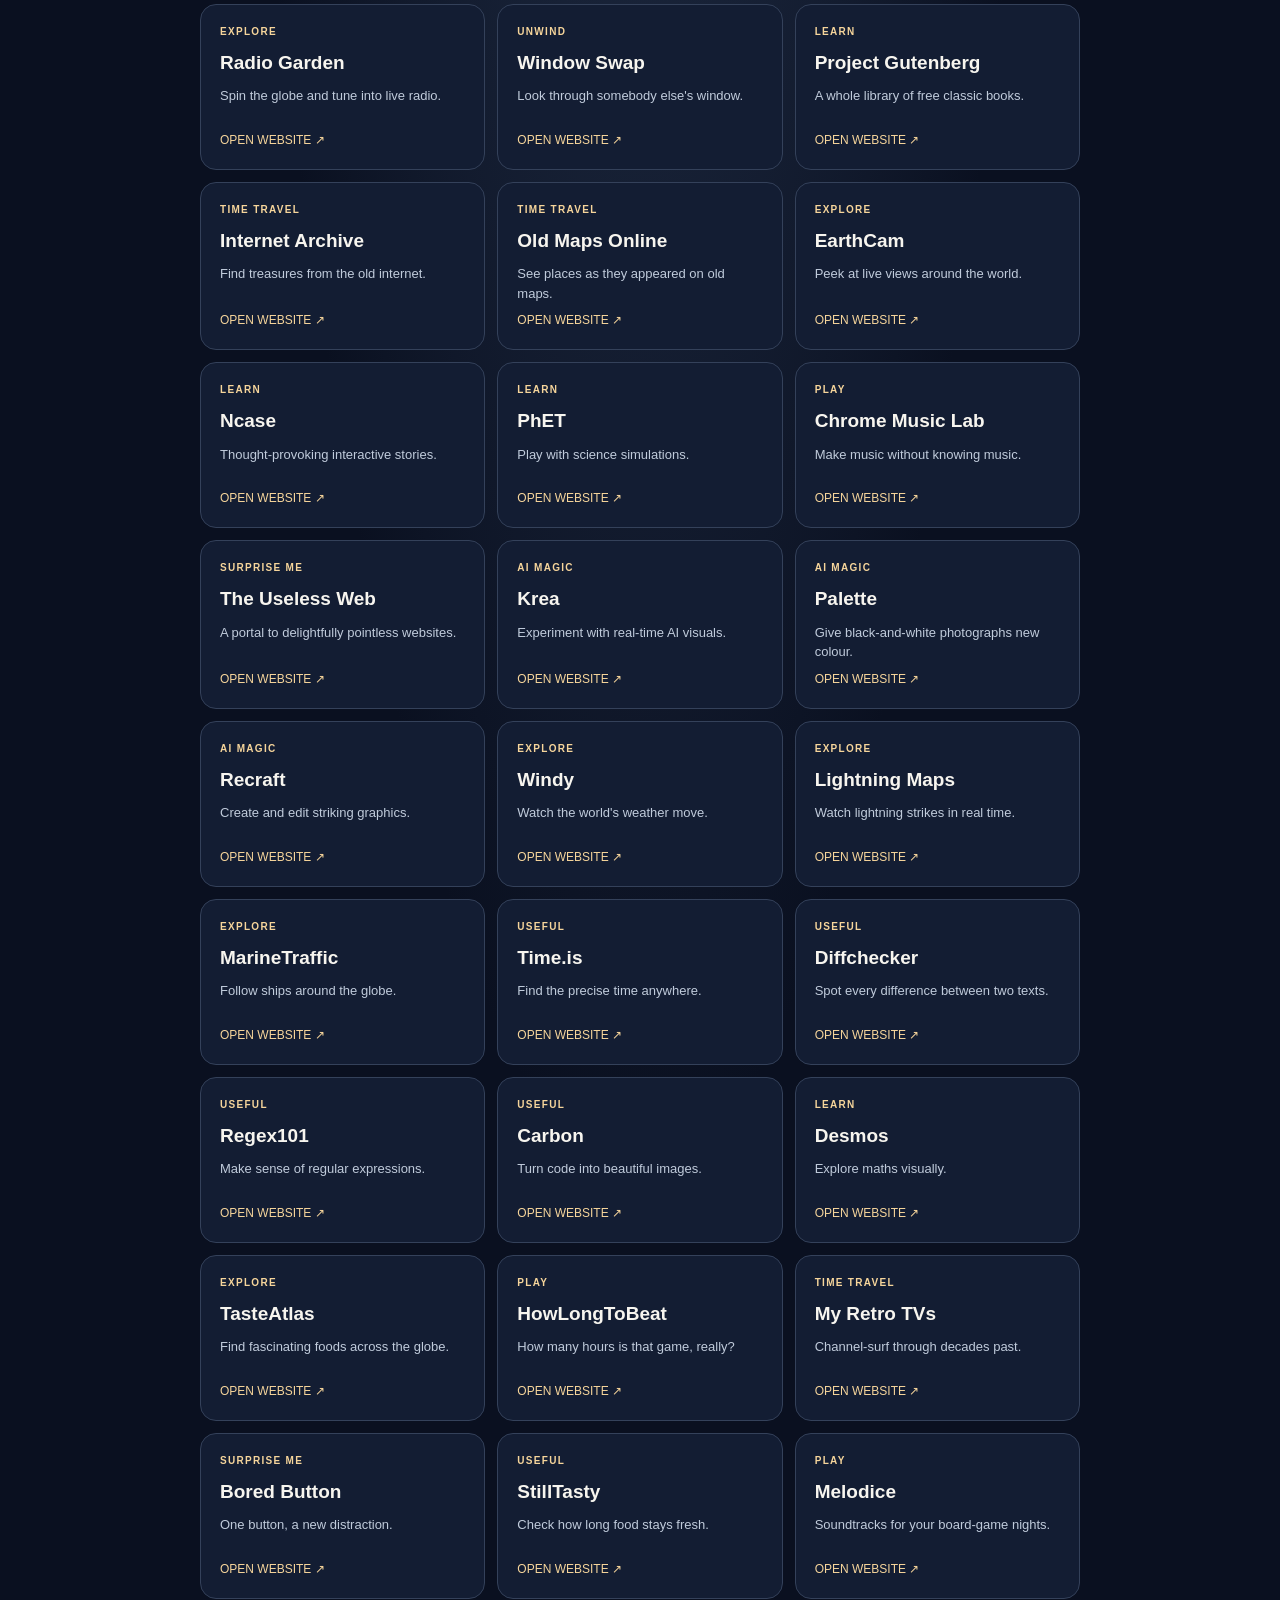
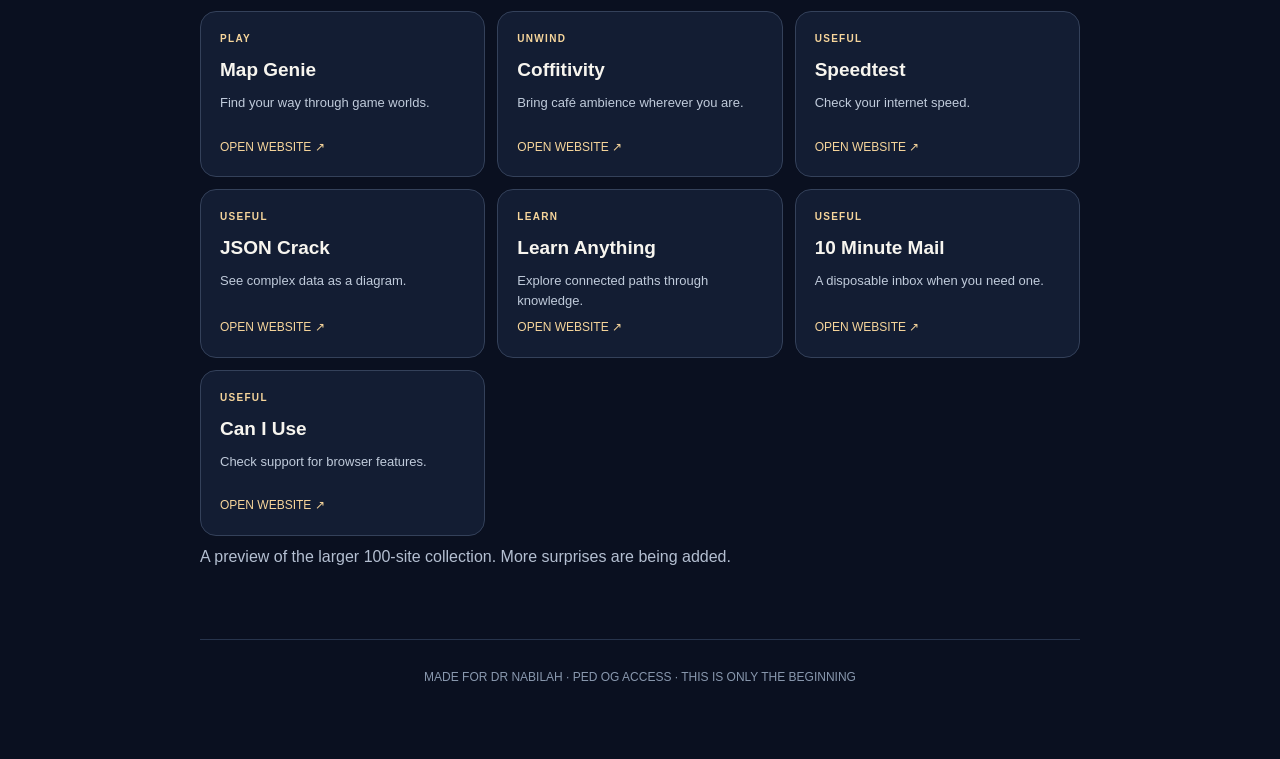
==== commit 8c43bab9: "Animate blue-gold temporary page into pastel PED farewell webapp preview" ====
--- a/index.html
+++ b/index.html
@@ -2,10 +2,57 @@
 <html lang="en"><head><meta charset="utf-8"><meta name="viewport" content="width=device-width,initial-scale=1,viewport-fit=cover"><meta name="theme-color" content="#10172a"><meta name="description" content="Dr Nabilah's PED OG Access — a little corner of the internet, made just for you."><title>Dr Nabilah · PED OG Access</title>
 <style>
 :root{color-scheme:dark;--bg:#0a1020;--panel:#131d33;--line:#34415a;--text:#f7f5ef;--muted:#b4bfd1;--gold:#f6d59b}*{box-sizing:border-box}html{scroll-behavior:smooth}body{margin:0;min-height:100svh;background:radial-gradient(ellipse at 50% -12%,#304260 0,transparent 52%),var(--bg);color:var(--text);font:16px/1.6 -apple-system,BlinkMacSystemFont,"Segoe UI",sans-serif}button,input{font:inherit}button{cursor:pointer}.wrap{max-width:920px;margin:auto;padding:42px 20px 72px}.top{display:flex;justify-content:space-between;align-items:center;gap:12px;color:var(--muted);font-size:11px;letter-spacing:.18em;font-weight:750}.live{display:flex;align-items:center;gap:8px;letter-spacing:.08em}.dot{width:7px;height:7px;border-radius:50%;background:#91d7b5;box-shadow:0 0 14px #91d7b5}.hero{text-align:center;padding:76px 12px 55px}.orbit{display:grid;place-items:center;width:76px;height:76px;margin:0 auto 27px;border:1px solid #bca47b;border-radius:50%;font-size:29px;color:var(--gold);box-shadow:0 0 0 9px #f6d59b0b,0 0 50px #e4b97b15}.eyebrow{font-size:11px;letter-spacing:.3em;font-weight:800;color:var(--gold)}h1{font-family:Georgia,serif;font-weight:400;letter-spacing:-.045em;font-size:clamp(45px,9vw,82px);line-height:1.1;margin:14px 0 16px}.hero p{max-width:560px;margin:0 auto;color:#d2d9e5;font-size:17px}.pill{display:inline-block;border:1px solid #927b56;color:var(--gold);border-radius:99px;padding:7px 16px;margin:24px 0;font-size:12px;letter-spacing:.08em}.actions{display:flex;justify-content:center;flex-wrap:wrap;gap:12px;margin-top:17px}.btn{border-radius:99px;padding:13px 23px;font-weight:750;border:1px solid #71809a;background:transparent;color:white}.btn.primary{background:var(--gold);color:#172036;border-color:var(--gold)}.btn:hover,.site:hover{transform:translateY(-2px)}.note{margin:50px auto 0;max-width:600px;padding:28px;border:1px solid var(--line);border-radius:22px;background:#ffffff06;text-align:left}.note .eyebrow{margin-bottom:10px}.note p{color:#d4dce8;margin:0;font-family:Georgia,serif;font-size:19px;line-height:1.7}.section{margin-top:72px;scroll-margin-top:20px}.sectionhead{display:flex;justify-content:space-between;align-items:end;gap:20px;flex-wrap:wrap}.section h2{font-family:Georgia,serif;font-size:clamp(32px,6vw,47px);font-weight:400;line-height:1.15;margin:10px 0}.section .desc{color:var(--muted);max-width:580px;margin:8px 0 22px}.count{color:var(--gold);font-size:12px;letter-spacing:.08em}.toolbar{display:flex;flex-wrap:wrap;gap:9px;margin:20px 0}.filter{border:1px solid var(--line);border-radius:99px;background:#ffffff08;color:#e3e8f0;padding:8px 14px;font-size:13px}.filter[aria-pressed=true]{background:var(--gold);color:#111a2d;border-color:var(--gold)}input{display:block;width:100%;border:1px solid #52627b;background:#0e172a;color:white;padding:15px 17px;border-radius:13px;outline:none}input:focus{border-color:var(--gold)}.grid{display:grid;grid-template-columns:repeat(auto-fit,minmax(min(100%,240px),1fr));gap:12px}.site{display:flex;flex-direction:column;gap:8px;text-decoration:none;color:inherit;background:var(--panel);border:1px solid var(--line);border-radius:16px;padding:19px;min-height:166px;transition:transform .2s,border-color .2s}.site:hover{border-color:var(--gold)}.site small{font-size:10px;letter-spacing:.13em;text-transform:uppercase;color:var(--gold);font-weight:750}.site strong{font-size:19px}.site span{font-size:13px;color:#c0cbdb;line-height:1.5}.site .arrow{margin-top:auto;color:var(--gold);font-size:12px}.empty{color:var(--muted);padding:25px 0}.footer{text-align:center;color:#8998ae;font-size:12px;margin-top:70px;padding-top:28px;border-top:1px solid #27344c}.hidden{display:none!important}@media(prefers-reduced-motion:reduce){html{scroll-behavior:auto}.site,.btn{transition:none}}
-</style></head><body><div class="wrap"><header class="top"><span>PED / OG ACCESS</span><span class="live"><i class="dot"></i> ACCESS GRANTED</span></header>
+
+/* A short blue-and-gold prologue blooms into the forthcoming PED pastel theme. */
+body{transition:background 1.6s ease,color 1.3s ease}
+body::before{content:"";position:fixed;inset:0;pointer-events:none;z-index:0;background:radial-gradient(circle at 14% 18%,#ffd9e7 0,transparent 32%),radial-gradient(circle at 88% 12%,#c5f5ed 0,transparent 33%),radial-gradient(circle at 50% 90%,#e4d8ff 0,transparent 38%);opacity:0;transition:opacity 1.6s ease}
+.wrap{position:relative;z-index:1}
+.card-sky{position:fixed;inset:0;overflow:hidden;pointer-events:none;z-index:0;opacity:0;transition:opacity 1.4s ease}
+.floaty{position:absolute;font-size:clamp(20px,5vw,36px);animation:float 8s ease-in-out infinite;color:#efa3b9}
+.floaty:nth-child(1){left:6%;top:20%}.floaty:nth-child(2){right:8%;top:34%;animation-delay:-3s;color:#9b8de0}.floaty:nth-child(3){left:14%;bottom:14%;animation-delay:-5s;color:#78bfb9}.floaty:nth-child(4){right:16%;bottom:12%;animation-delay:-2s;color:#eab85f}
+@keyframes float{50%{transform:translateY(-19px) rotate(12deg)}}
+.transition-banner{position:fixed;z-index:5;top:50%;left:50%;transform:translate(-50%,-40%) scale(.94);text-align:center;width:min(90vw,450px);padding:27px 24px;border-radius:25px;background:#fffdf8;color:#3e4e68;box-shadow:0 25px 90px #07102035;opacity:0;pointer-events:none;transition:opacity .55s ease,transform .6s ease}
+.transition-banner b{display:block;font:normal 30px Georgia,serif;color:#485c80;margin:8px 0}.transition-banner span{font-size:13px;color:#68758b}
+body.morphing .transition-banner{opacity:1;transform:translate(-50%,-50%) scale(1)}
+body.pastel{--bg:#f6faff;--panel:#fff;--line:#dce5f2;--text:#3a4b68;--muted:#697993;--gold:#dd789e;color-scheme:light;background:linear-gradient(155deg,#f5faff 0%,#fff5f7 52%,#f2f4ff 100%)}
+body.pastel::before,body.pastel .card-sky{opacity:1}
+body.pastel .top{color:#6c7c96}
+body.pastel .dot{background:#69c5b0;box-shadow:0 0 12px #69c5b0}
+body.pastel .orbit{background:#fff;border-color:#f5bed3;color:#e38caf;box-shadow:0 0 0 10px #f6c4d644,0 14px 40px #eeb0c044;animation:float 7s ease-in-out infinite}
+body.pastel .eyebrow{color:#d77a9f}
+body.pastel .hero p,body.pastel .note p{color:#52647f}
+body.pastel .pill{background:#ffe5ee;border-color:#f6c3d5;color:#b95e85}
+body.pastel .btn{border-color:#c8cfe4;color:#536683;background:#fff}
+body.pastel .btn.primary{background:#eaa6c2;border-color:#eaa6c2;color:#432d49}
+body.pastel .note{background:#ffffffc9;border-color:#e9ddec;box-shadow:0 15px 45px #b5bbd622}
+body.pastel .site{box-shadow:0 8px 28px #abb9d21a}
+body.pastel .site:hover{border-color:#e9a5bf}
+body.pastel .site span{color:#697993}
+body.pastel .site small,body.pastel .site .arrow,body.pastel .count{color:#b86c94}
+body.pastel input{background:white;color:#34435e;border-color:#cad6e8}
+body.pastel .filter{background:#fff;color:#566984;border-color:#d8e2ef}
+body.pastel .filter[aria-pressed=true]{background:#f5c4d7;color:#523b57;border-color:#f5c4d7}
+body.pastel .footer{border-color:#dce5f2;color:#8090a6}
+body.pastel .site strong{color:#415675}
+body.pastel .section h2{color:#415675}
+body.pastel .empty{color:#75839a}
+body.pastel .hero h1{color:#405776}
+body.pastel .desc{color:#697993}
+body.pastel .note{transition:background 1.2s,border-color 1.2s}
+body.pastel .site{transition:transform .2s,border-color .2s,background 1.2s}
+body.pastel .top,body.pastel .hero,body.pastel .section{transition:color 1.2s}
+@media(prefers-reduced-motion:reduce){body,body::before,.card-sky,.transition-banner,.note,.site{transition:none!important}.floaty,.orbit{animation:none!important}}
+</style></head><body><div class="card-sky" aria-hidden="true"><span class="floaty">♡</span><span class="floaty">✦</span><span class="floaty">✳</span><span class="floaty">♡</span></div><div class="transition-banner" aria-hidden="true"><span>YOUR NEXT CHAPTER IS LOADING</span><b>Once PED, always family ♡</b><span>A brighter little corner of the internet is coming soon.</span></div><div class="wrap"><header class="top"><span>PED / OG ACCESS</span><span class="live"><i class="dot"></i> ACCESS GRANTED</span></header>
 <main><section class="hero"><div class="orbit" aria-hidden="true">✳</div><div class="eyebrow">A LITTLE SOMETHING FOR</div><h1>Dr Nabilah.</h1><div class="pill">CLEARANCE LEVEL: FOREVER OG</div><p>Some people leave a department. Some people leave a mark.<br>This little corner of the internet is yours.</p><div class="actions"><a class="btn primary" href="#drawer">Open your Internet Drawer ↓</a><a class="btn" href="#message">A note for you</a></div><div class="note" id="message"><div class="eyebrow">YOUR ACCESS NEVER EXPIRES</div><p>Different places, new chapters, same OG status. The full surprise is still being put together — but we couldn't leave your NFC page empty in the meantime.</p></div></section>
 <section class="section" id="drawer"><div class="sectionhead"><div><div class="eyebrow">A DRAWER FULL OF DISCOVERIES</div><h2>The Internet Drawer ✳</h2><p class="desc">Useful tools, strange corners, creative playgrounds and little rabbit holes. Pick a mood. Open a door. See where you end up.</p></div><div class="count" id="count">40 discoveries to explore</div></div><input id="search" type="search" aria-label="Search websites" placeholder="Search the drawer…"><div class="toolbar" id="filters" aria-label="Filter websites"></div><div class="grid" id="sites"></div><p id="empty" class="empty hidden">Nothing in this drawer matches yet. Try another word.</p><p class="desc">A preview of the larger 100-site collection. More surprises are being added.</p></section></main><footer class="footer">MADE FOR DR NABILAH · PED OG ACCESS · THIS IS ONLY THE BEGINNING</footer></div>
 <script>
+(function(){
+const reduced=window.matchMedia('(prefers-reduced-motion: reduce)').matches;
+if(reduced){document.body.classList.add('pastel');return}
+window.setTimeout(()=>document.body.classList.add('morphing'),1100);
+window.setTimeout(()=>{document.body.classList.add('pastel');document.querySelector('meta[name="theme-color"]').setAttribute('content','#f6faff')},1800);
+window.setTimeout(()=>document.body.classList.remove('morphing'),3450);
+})();
 const sites=[["Patatap","patatap.com","Play","Turn your keyboard into music and colour."],["NASA Eyes","eyes.nasa.gov","Explore","Take a trip through the solar system."],["Stellarium","stellarium-web.org","Explore","A planetarium in your browser."],["Quick, Draw!","quickdraw.withgoogle.com","Play","Can AI guess your doodle?"],["A Soft Murmur","asoftmurmur.com","Unwind","Mix your own perfect background sounds."],["Google Arts & Culture","artsandculture.google.com","Explore","Wander through museums from anywhere."],["Radio Garden","radio.garden","Explore","Spin the globe and tune into live radio."],["Window Swap","window-swap.com","Unwind","Look through somebody else's window."],["Project Gutenberg","gutenberg.org","Learn","A whole library of free classic books."],["Internet Archive","archive.org","Time travel","Find treasures from the old internet."],["Old Maps Online","oldmapsonline.org","Time travel","See places as they appeared on old maps."],["EarthCam","earthcam.com","Explore","Peek at live views around the world."],["Ncase","ncase.me","Learn","Thought-provoking interactive stories."],["PhET","phet.colorado.edu","Learn","Play with science simulations."],["Chrome Music Lab","musiclab.chromeexperiments.com","Play","Make music without knowing music."],["The Useless Web","theuselessweb.com","Surprise me","A portal to delightfully pointless websites."],["Krea","krea.ai","AI magic","Experiment with real-time AI visuals."],["Palette","palette.fm","AI magic","Give black-and-white photographs new colour."],["Recraft","recraft.ai","AI magic","Create and edit striking graphics."],["Windy","windy.com","Explore","Watch the world's weather move."],["Lightning Maps","lightningmaps.org","Explore","Watch lightning strikes in real time."],["MarineTraffic","marinetraffic.com","Explore","Follow ships around the globe."],["Time.is","time.is","Useful","Find the precise time anywhere."],["Diffchecker","diffchecker.com","Useful","Spot every difference between two texts."],["Regex101","regex101.com","Useful","Make sense of regular expressions."],["Carbon","carbon.now.sh","Useful","Turn code into beautiful images."],["Desmos","desmos.com","Learn","Explore maths visually."],["TasteAtlas","tasteatlas.com","Explore","Find fascinating foods across the globe."],["HowLongToBeat","howlongtobeat.com","Play","How many hours is that game, really?"],["My Retro TVs","myretrotvs.com","Time travel","Channel-surf through decades past."],["Bored Button","boredbutton.com","Surprise me","One button, a new distraction."],["StillTasty","stilltasty.com","Useful","Check how long food stays fresh."],["Melodice","melodice.org","Play","Soundtracks for your board-game nights."],["Map Genie","mapgenie.io","Play","Find your way through game worlds."],["Coffitivity","coffitivity.com","Unwind","Bring café ambience wherever you are."],["Speedtest","speedtest.net","Useful","Check your internet speed."],["JSON Crack","jsoncrack.com","Useful","See complex data as a diagram."],["Learn Anything","learn-anything.xyz","Learn","Explore connected paths through knowledge."],["10 Minute Mail","10minutemail.com","Useful","A disposable inbox when you need one."],["Can I Use","caniuse.com","Useful","Check support for browser features."]];
 const filters=['All',...new Set(sites.map(s=>s[2]))];let active='All';const list=document.getElementById('sites'),search=document.getElementById('search'),bar=document.getElementById('filters');
 filters.forEach(f=>{const b=document.createElement('button');b.className='filter';b.textContent=f;b.setAttribute('aria-pressed',String(f===active));b.onclick=()=>{active=f;bar.querySelectorAll('button').forEach(x=>x.setAttribute('aria-pressed',String(x===f)));render()};bar.append(b)});
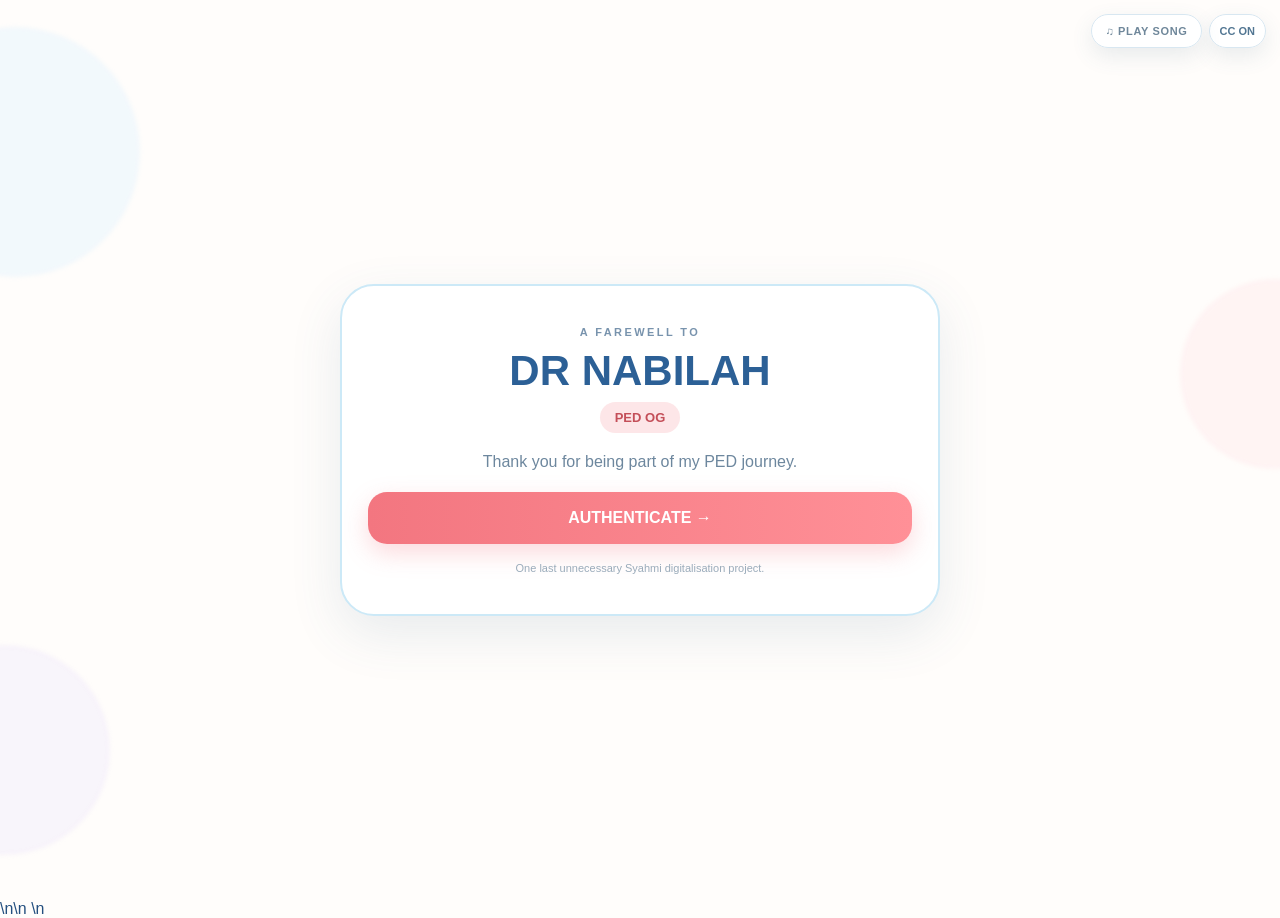
==== commit f6ecf1a3: "Launch Dr Nabilah NFC farewell experience" ====
--- a/index.html
+++ b/index.html
@@ -1,60 +1,194 @@
 <!doctype html>
-<html lang="en"><head><meta charset="utf-8"><meta name="viewport" content="width=device-width,initial-scale=1,viewport-fit=cover"><meta name="theme-color" content="#10172a"><meta name="description" content="Dr Nabilah's PED OG Access — a little corner of the internet, made just for you."><title>Dr Nabilah · PED OG Access</title>
-<style>
-:root{color-scheme:dark;--bg:#0a1020;--panel:#131d33;--line:#34415a;--text:#f7f5ef;--muted:#b4bfd1;--gold:#f6d59b}*{box-sizing:border-box}html{scroll-behavior:smooth}body{margin:0;min-height:100svh;background:radial-gradient(ellipse at 50% -12%,#304260 0,transparent 52%),var(--bg);color:var(--text);font:16px/1.6 -apple-system,BlinkMacSystemFont,"Segoe UI",sans-serif}button,input{font:inherit}button{cursor:pointer}.wrap{max-width:920px;margin:auto;padding:42px 20px 72px}.top{display:flex;justify-content:space-between;align-items:center;gap:12px;color:var(--muted);font-size:11px;letter-spacing:.18em;font-weight:750}.live{display:flex;align-items:center;gap:8px;letter-spacing:.08em}.dot{width:7px;height:7px;border-radius:50%;background:#91d7b5;box-shadow:0 0 14px #91d7b5}.hero{text-align:center;padding:76px 12px 55px}.orbit{display:grid;place-items:center;width:76px;height:76px;margin:0 auto 27px;border:1px solid #bca47b;border-radius:50%;font-size:29px;color:var(--gold);box-shadow:0 0 0 9px #f6d59b0b,0 0 50px #e4b97b15}.eyebrow{font-size:11px;letter-spacing:.3em;font-weight:800;color:var(--gold)}h1{font-family:Georgia,serif;font-weight:400;letter-spacing:-.045em;font-size:clamp(45px,9vw,82px);line-height:1.1;margin:14px 0 16px}.hero p{max-width:560px;margin:0 auto;color:#d2d9e5;font-size:17px}.pill{display:inline-block;border:1px solid #927b56;color:var(--gold);border-radius:99px;padding:7px 16px;margin:24px 0;font-size:12px;letter-spacing:.08em}.actions{display:flex;justify-content:center;flex-wrap:wrap;gap:12px;margin-top:17px}.btn{border-radius:99px;padding:13px 23px;font-weight:750;border:1px solid #71809a;background:transparent;color:white}.btn.primary{background:var(--gold);color:#172036;border-color:var(--gold)}.btn:hover,.site:hover{transform:translateY(-2px)}.note{margin:50px auto 0;max-width:600px;padding:28px;border:1px solid var(--line);border-radius:22px;background:#ffffff06;text-align:left}.note .eyebrow{margin-bottom:10px}.note p{color:#d4dce8;margin:0;font-family:Georgia,serif;font-size:19px;line-height:1.7}.section{margin-top:72px;scroll-margin-top:20px}.sectionhead{display:flex;justify-content:space-between;align-items:end;gap:20px;flex-wrap:wrap}.section h2{font-family:Georgia,serif;font-size:clamp(32px,6vw,47px);font-weight:400;line-height:1.15;margin:10px 0}.section .desc{color:var(--muted);max-width:580px;margin:8px 0 22px}.count{color:var(--gold);font-size:12px;letter-spacing:.08em}.toolbar{display:flex;flex-wrap:wrap;gap:9px;margin:20px 0}.filter{border:1px solid var(--line);border-radius:99px;background:#ffffff08;color:#e3e8f0;padding:8px 14px;font-size:13px}.filter[aria-pressed=true]{background:var(--gold);color:#111a2d;border-color:var(--gold)}input{display:block;width:100%;border:1px solid #52627b;background:#0e172a;color:white;padding:15px 17px;border-radius:13px;outline:none}input:focus{border-color:var(--gold)}.grid{display:grid;grid-template-columns:repeat(auto-fit,minmax(min(100%,240px),1fr));gap:12px}.site{display:flex;flex-direction:column;gap:8px;text-decoration:none;color:inherit;background:var(--panel);border:1px solid var(--line);border-radius:16px;padding:19px;min-height:166px;transition:transform .2s,border-color .2s}.site:hover{border-color:var(--gold)}.site small{font-size:10px;letter-spacing:.13em;text-transform:uppercase;color:var(--gold);font-weight:750}.site strong{font-size:19px}.site span{font-size:13px;color:#c0cbdb;line-height:1.5}.site .arrow{margin-top:auto;color:var(--gold);font-size:12px}.empty{color:var(--muted);padding:25px 0}.footer{text-align:center;color:#8998ae;font-size:12px;margin-top:70px;padding-top:28px;border-top:1px solid #27344c}.hidden{display:none!important}@media(prefers-reduced-motion:reduce){html{scroll-behavior:auto}.site,.btn{transition:none}}
+<html lang="en">
+<head>
+<meta charset="utf-8"><meta name="viewport" content="width=device-width,initial-scale=1,viewport-fit=cover">
+<meta name="theme-color" content="#fffdfb"><title>Dr Nabilah — One Last Webapp</title>
+<link rel="stylesheet" href="gift.css">
+</head>
+<body><div class="music-control"><button class="sound-toggle" id="soundToggle" onclick="toggleSong()" aria-label="Play or pause background song">♫ PLAY SONG</button><button class="captions-toggle" id="captionsToggle" onclick="toggleCaptions()" aria-label="Toggle farewell captions">CC ON</button></div><audio id="journeySong" preload="metadata" src="Where_Great_Journeys_Begin.m4a" loop></audio><div class="lyric-bar" id="lyricBar" aria-live="off"><span id="lyricText">A new chapter begins.</span></div>
+<div class="bg"><div class="orb o1"></div><div class="orb o2"></div><div class="orb o3"></div></div>
+<div class="wrap">
+<section class="hero"><div class="hero-card">
+<div class="kicker">A FAREWELL TO</div><h1>DR NABILAH</h1><div class="tag">PED OG</div>
+<p>Thank you for being part of my PED journey.</p>
+<button class="primary" onclick="enterStory()">AUTHENTICATE →</button>
+<div class="micro">One last unnecessary Syahmi digitalisation project.</div>
+</div></section>
 
-/* A short blue-and-gold prologue blooms into the forthcoming PED pastel theme. */
-body{transition:background 1.6s ease,color 1.3s ease}
-body::before{content:"";position:fixed;inset:0;pointer-events:none;z-index:0;background:radial-gradient(circle at 14% 18%,#ffd9e7 0,transparent 32%),radial-gradient(circle at 88% 12%,#c5f5ed 0,transparent 33%),radial-gradient(circle at 50% 90%,#e4d8ff 0,transparent 38%);opacity:0;transition:opacity 1.6s ease}
-.wrap{position:relative;z-index:1}
-.card-sky{position:fixed;inset:0;overflow:hidden;pointer-events:none;z-index:0;opacity:0;transition:opacity 1.4s ease}
-.floaty{position:absolute;font-size:clamp(20px,5vw,36px);animation:float 8s ease-in-out infinite;color:#efa3b9}
-.floaty:nth-child(1){left:6%;top:20%}.floaty:nth-child(2){right:8%;top:34%;animation-delay:-3s;color:#9b8de0}.floaty:nth-child(3){left:14%;bottom:14%;animation-delay:-5s;color:#78bfb9}.floaty:nth-child(4){right:16%;bottom:12%;animation-delay:-2s;color:#eab85f}
-@keyframes float{50%{transform:translateY(-19px) rotate(12deg)}}
-.transition-banner{position:fixed;z-index:5;top:50%;left:50%;transform:translate(-50%,-40%) scale(.94);text-align:center;width:min(90vw,450px);padding:27px 24px;border-radius:25px;background:#fffdf8;color:#3e4e68;box-shadow:0 25px 90px #07102035;opacity:0;pointer-events:none;transition:opacity .55s ease,transform .6s ease}
-.transition-banner b{display:block;font:normal 30px Georgia,serif;color:#485c80;margin:8px 0}.transition-banner span{font-size:13px;color:#68758b}
-body.morphing .transition-banner{opacity:1;transform:translate(-50%,-50%) scale(1)}
-body.pastel{--bg:#f6faff;--panel:#fff;--line:#dce5f2;--text:#3a4b68;--muted:#697993;--gold:#dd789e;color-scheme:light;background:linear-gradient(155deg,#f5faff 0%,#fff5f7 52%,#f2f4ff 100%)}
-body.pastel::before,body.pastel .card-sky{opacity:1}
-body.pastel .top{color:#6c7c96}
-body.pastel .dot{background:#69c5b0;box-shadow:0 0 12px #69c5b0}
-body.pastel .orbit{background:#fff;border-color:#f5bed3;color:#e38caf;box-shadow:0 0 0 10px #f6c4d644,0 14px 40px #eeb0c044;animation:float 7s ease-in-out infinite}
-body.pastel .eyebrow{color:#d77a9f}
-body.pastel .hero p,body.pastel .note p{color:#52647f}
-body.pastel .pill{background:#ffe5ee;border-color:#f6c3d5;color:#b95e85}
-body.pastel .btn{border-color:#c8cfe4;color:#536683;background:#fff}
-body.pastel .btn.primary{background:#eaa6c2;border-color:#eaa6c2;color:#432d49}
-body.pastel .note{background:#ffffffc9;border-color:#e9ddec;box-shadow:0 15px 45px #b5bbd622}
-body.pastel .site{box-shadow:0 8px 28px #abb9d21a}
-body.pastel .site:hover{border-color:#e9a5bf}
-body.pastel .site span{color:#697993}
-body.pastel .site small,body.pastel .site .arrow,body.pastel .count{color:#b86c94}
-body.pastel input{background:white;color:#34435e;border-color:#cad6e8}
-body.pastel .filter{background:#fff;color:#566984;border-color:#d8e2ef}
-body.pastel .filter[aria-pressed=true]{background:#f5c4d7;color:#523b57;border-color:#f5c4d7}
-body.pastel .footer{border-color:#dce5f2;color:#8090a6}
-body.pastel .site strong{color:#415675}
-body.pastel .section h2{color:#415675}
-body.pastel .empty{color:#75839a}
-body.pastel .hero h1{color:#405776}
-body.pastel .desc{color:#697993}
-body.pastel .note{transition:background 1.2s,border-color 1.2s}
-body.pastel .site{transition:transform .2s,border-color .2s,background 1.2s}
-body.pastel .top,body.pastel .hero,body.pastel .section{transition:color 1.2s}
-@media(prefers-reduced-motion:reduce){body,body::before,.card-sky,.transition-banner,.note,.site{transition:none!important}.floaty,.orbit{animation:none!important}}
-</style></head><body><div class="card-sky" aria-hidden="true"><span class="floaty">♡</span><span class="floaty">✦</span><span class="floaty">✳</span><span class="floaty">♡</span></div><div class="transition-banner" aria-hidden="true"><span>YOUR NEXT CHAPTER IS LOADING</span><b>Once PED, always family ♡</b><span>A brighter little corner of the internet is coming soon.</span></div><div class="wrap"><header class="top"><span>PED / OG ACCESS</span><span class="live"><i class="dot"></i> ACCESS GRANTED</span></header>
-<main><section class="hero"><div class="orbit" aria-hidden="true">✳</div><div class="eyebrow">A LITTLE SOMETHING FOR</div><h1>Dr Nabilah.</h1><div class="pill">CLEARANCE LEVEL: FOREVER OG</div><p>Some people leave a department. Some people leave a mark.<br>This little corner of the internet is yours.</p><div class="actions"><a class="btn primary" href="#drawer">Open your Internet Drawer ↓</a><a class="btn" href="#message">A note for you</a></div><div class="note" id="message"><div class="eyebrow">YOUR ACCESS NEVER EXPIRES</div><p>Different places, new chapters, same OG status. The full surprise is still being put together — but we couldn't leave your NFC page empty in the meantime.</p></div></section>
-<section class="section" id="drawer"><div class="sectionhead"><div><div class="eyebrow">A DRAWER FULL OF DISCOVERIES</div><h2>The Internet Drawer ✳</h2><p class="desc">Useful tools, strange corners, creative playgrounds and little rabbit holes. Pick a mood. Open a door. See where you end up.</p></div><div class="count" id="count">40 discoveries to explore</div></div><input id="search" type="search" aria-label="Search websites" placeholder="Search the drawer…"><div class="toolbar" id="filters" aria-label="Filter websites"></div><div class="grid" id="sites"></div><p id="empty" class="empty hidden">Nothing in this drawer matches yet. Try another word.</p><p class="desc">A preview of the larger 100-site collection. More surprises are being added.</p></section></main><footer class="footer">MADE FOR DR NABILAH · PED OG ACCESS · THIS IS ONLY THE BEGINNING</footer></div>
-<script>
-(function(){
-const reduced=window.matchMedia('(prefers-reduced-motion: reduce)').matches;
-if(reduced){document.body.classList.add('pastel');return}
-window.setTimeout(()=>document.body.classList.add('morphing'),1100);
-window.setTimeout(()=>{document.body.classList.add('pastel');document.querySelector('meta[name="theme-color"]').setAttribute('content','#f6faff')},1800);
-window.setTimeout(()=>document.body.classList.remove('morphing'),3450);
-})();
-const sites=[["Patatap","patatap.com","Play","Turn your keyboard into music and colour."],["NASA Eyes","eyes.nasa.gov","Explore","Take a trip through the solar system."],["Stellarium","stellarium-web.org","Explore","A planetarium in your browser."],["Quick, Draw!","quickdraw.withgoogle.com","Play","Can AI guess your doodle?"],["A Soft Murmur","asoftmurmur.com","Unwind","Mix your own perfect background sounds."],["Google Arts & Culture","artsandculture.google.com","Explore","Wander through museums from anywhere."],["Radio Garden","radio.garden","Explore","Spin the globe and tune into live radio."],["Window Swap","window-swap.com","Unwind","Look through somebody else's window."],["Project Gutenberg","gutenberg.org","Learn","A whole library of free classic books."],["Internet Archive","archive.org","Time travel","Find treasures from the old internet."],["Old Maps Online","oldmapsonline.org","Time travel","See places as they appeared on old maps."],["EarthCam","earthcam.com","Explore","Peek at live views around the world."],["Ncase","ncase.me","Learn","Thought-provoking interactive stories."],["PhET","phet.colorado.edu","Learn","Play with science simulations."],["Chrome Music Lab","musiclab.chromeexperiments.com","Play","Make music without knowing music."],["The Useless Web","theuselessweb.com","Surprise me","A portal to delightfully pointless websites."],["Krea","krea.ai","AI magic","Experiment with real-time AI visuals."],["Palette","palette.fm","AI magic","Give black-and-white photographs new colour."],["Recraft","recraft.ai","AI magic","Create and edit striking graphics."],["Windy","windy.com","Explore","Watch the world's weather move."],["Lightning Maps","lightningmaps.org","Explore","Watch lightning strikes in real time."],["MarineTraffic","marinetraffic.com","Explore","Follow ships around the globe."],["Time.is","time.is","Useful","Find the precise time anywhere."],["Diffchecker","diffchecker.com","Useful","Spot every difference between two texts."],["Regex101","regex101.com","Useful","Make sense of regular expressions."],["Carbon","carbon.now.sh","Useful","Turn code into beautiful images."],["Desmos","desmos.com","Learn","Explore maths visually."],["TasteAtlas","tasteatlas.com","Explore","Find fascinating foods across the globe."],["HowLongToBeat","howlongtobeat.com","Play","How many hours is that game, really?"],["My Retro TVs","myretrotvs.com","Time travel","Channel-surf through decades past."],["Bored Button","boredbutton.com","Surprise me","One button, a new distraction."],["StillTasty","stilltasty.com","Useful","Check how long food stays fresh."],["Melodice","melodice.org","Play","Soundtracks for your board-game nights."],["Map Genie","mapgenie.io","Play","Find your way through game worlds."],["Coffitivity","coffitivity.com","Unwind","Bring café ambience wherever you are."],["Speedtest","speedtest.net","Useful","Check your internet speed."],["JSON Crack","jsoncrack.com","Useful","See complex data as a diagram."],["Learn Anything","learn-anything.xyz","Learn","Explore connected paths through knowledge."],["10 Minute Mail","10minutemail.com","Useful","A disposable inbox when you need one."],["Can I Use","caniuse.com","Useful","Check support for browser features."]];
-const filters=['All',...new Set(sites.map(s=>s[2]))];let active='All';const list=document.getElementById('sites'),search=document.getElementById('search'),bar=document.getElementById('filters');
-filters.forEach(f=>{const b=document.createElement('button');b.className='filter';b.textContent=f;b.setAttribute('aria-pressed',String(f===active));b.onclick=()=>{active=f;bar.querySelectorAll('button').forEach(x=>x.setAttribute('aria-pressed',String(x===f)));render()};bar.append(b)});
-function render(){const q=search.value.trim().toLowerCase();const matches=sites.filter(s=>(active==='All'||s[2]===active)&&s.join(' ').toLowerCase().includes(q));list.replaceChildren();for(const [name,domain,cat,description] of matches){const a=document.createElement('a');a.className='site';a.href='https://'+domain;a.target='_blank';a.rel='noopener noreferrer';const c=document.createElement('small');c.textContent=cat;const title=document.createElement('strong');title.textContent=name;const desc=document.createElement('span');desc.textContent=description;const arrow=document.createElement('div');arrow.className='arrow';arrow.textContent='OPEN WEBSITE ↗';a.append(c,title,desc,arrow);list.append(a)}document.getElementById('count').textContent=matches.length+' discoveries';document.getElementById('empty').classList.toggle('hidden',matches.length>0)}search.addEventListener('input',render);render();
-</script></body></html>+<main class="story" id="story">
+<section class="reveal"><div class="section-label">AUTHENTICATION SUCCESSFUL</div><div class="hand">Okay Dr, last webapp. Promise.</div><div class="stroke"></div></section>
+
+<section class="reveal"><p>You once told me:</p><div class="quote" id="quote"><span class="typed" id="typed"></span><span class="cursor" id="cursor"></span></div></section>
+
+<section class="reveal"><p>In retrospect… probably one of the more necessary interventions during my first few weeks here.</p></section>
+
+<section class="reveal note"><p>Thank you for being one of the people who made the adjustment to PED a little easier — for answering all my random questions, entertaining all the unnecessary apps, checking in when things weren't going particularly well, and reminding me that adjusting takes time.</p><p>I probably never properly said thank you for that.</p></section>
+
+<section class="reveal"><p>All the best for your studies, Dr Nabilah.</p><p class="og">PED is losing one of its real OGs.</p><p>And yes, I still haven't chilled with the apps.</p></section>
+
+<section class="gifts reveal">
+<div class="section-label">BONUS CONTENT UNLOCKED</div><h2>One more thing.</h2>
+<p class="lead">Since apparently a normal farewell card wasn't enough.</p>
+<div class="gift-grid">
+<button class="gift-card" onclick="openGift('study')"><div class="gift-icon">📚</div><div class="gift-title">For studying</div><div class="gift-sub">A Claude-ready prompt pack for the next chapter.</div></button>
+<button class="gift-card" onclick="openGift('rough')"><div class="gift-icon">☁️</div><div class="gift-title">For rough days</div><div class="gift-sub">Something small to reopen when the day feels heavy.</div></button>
+<button class="gift-card" onclick="openGift('web')"><div class="gift-icon">🌐</div><div class="gift-title">Powerful websites</div><div class="gift-sub">A tiny internet drawer of sites worth knowing.</div></button>
+<button class="gift-card" onclick="openGift('pro')"><div class="gift-icon">🧪</div><div class="gift-title">For procrastinating</div><div class="gift-sub">A completely unnecessary app approval system.</div></button>
+</div>
+
+<div class="drawer" id="gift-study"><div class="drawer-handle"></div><button class="drawer-close" onclick="closeGift()" aria-label="Close">×</button><h3>Claude Study Pack</h3><p>Tap and hold any prompt to copy it into Claude.</p>
+<div class="prompt"><div class="prompt-title">Critical appraisal</div><div class="prompt-text">Act as my critical appraisal partner. Read the paper I provide and summarise the research question, PICO, study design, population, key outcomes, effect sizes, confidence intervals, major biases, important limitations, external validity, and what would or would not change practice. Separate what the paper actually shows from interpretation.</div></div>
+<div class="prompt"><div class="prompt-title">High-yield revision</div><div class="prompt-text">Turn the material I provide into a high-yield study sheet. Start with the core concepts I must understand, then red flags, common pitfalls, decision points, and a concise recall section. Finish by testing me with five progressively harder questions without immediately giving the answers.</div></div>
+<div class="prompt"><div class="prompt-title">Presentation builder</div><div class="prompt-text">Help me build a concise teaching presentation on this topic. Give me a logical slide sequence, the single teaching point for each slide, suggested visuals, likely audience questions, and a short speaker note for each section. Keep it clinically useful and flag claims that need primary-source verification.</div></div>
+<div class="prompt"><div class="prompt-title">Viva mode</div><div class="prompt-text">Quiz me viva-style on this topic one question at a time. Do not reveal the full answer before I respond. Challenge vague answers, ask for reasoning, and escalate difficulty. At the end, summarise my weak areas and give me a targeted revision list.</div></div>
+</div>
+
+<div class="drawer" id="gift-rough"><div class="drawer-handle"></div><button class="drawer-close" onclick="closeGift()" aria-label="Close">×</button><h3>For one of those days</h3><div class="goodday">
+<p>You once made one of my difficult days a little lighter simply by noticing and asking if I was okay.</p>
+<p>So this is the reminder back:</p>
+<p><strong>You don't always have to have everything figured out on the difficult days.</strong></p>
+<p>Sometimes getting through the day is enough. The rest can wait until tomorrow.</p>
+</div></div>
+
+<div class="drawer" id="gift-web"><div class="drawer-handle"></div><button class="drawer-close" onclick="closeGift()" aria-label="Close">×</button>
+<h3>🌐 Powerful Websites</h3>
+<p>Your full Internet Drawer — <strong>100 websites</strong> worth knowing, ranging from genuinely useful to completely unnecessary.</p>
+
+<div class="catalog-toolbar">
+  <input id="webSearch" class="web-search" type="search" placeholder="Search all 100…" oninput="renderCatalog()" autocomplete="off">
+  <div class="catalog-meta"><span>Browse the catalogue</span><strong id="catalogCount">100 / 100</strong></div>
+  <div class="filter-row" id="categoryFilters"></div>
+</div>
+
+<div class="featured-title">FEATURED PICKS</div>
+<div class="featured-list" id="featuredWebsites"></div>
+
+<button class="web-random" onclick="surpriseWebsite()">🎲 SURPRISE ME</button>
+<div class="web-pick" id="webPick"></div>
+
+<div class="catalog-divider"></div>
+<div class="featured-title">ALL 100</div>
+<div class="catalog-list" id="catalogList"></div>
+</div>
+
+<div class="drawer" id="gift-pro"><div class="drawer-handle"></div><button class="drawer-close" onclick="closeGift()" aria-label="Close">×</button><h3>Syahmi App Approval System™</h3><div class="lab"><p>Proposed intervention:</p><strong>Build another unnecessary webapp</strong><br><br>
+<button onclick="document.getElementById('result').textContent='Recommendation: NO — “Syahmi, chill2 dulu.. belajar clinical management dulu hahaha.”'">RUN CLINICAL GOVERNANCE CHECK</button>
+<div class="result" id="result">Awaiting review…</div></div></div>
+</section>
+
+<section class="final-cta reveal"><button class="final-btn" onclick="showFinale()">OKAY DR, ONE LAST THING…</button>
+<div class="footer">PED HTA · One last unnecessary digitalisation project.</div></section>
+</main></div>
+
+<div class="sheet-backdrop" id="sheetBackdrop" onclick="closeGift()"></div>\n\n<section class="finale" id="finale" aria-hidden="true"><div class="finale-inner">
+<div class="final-name">DR NABILAH · PED HTA</div>
+<div class="final-line">There’s one thing I don’t think I ever properly thanked you for.</div>
+<div class="final-line">There was a point when I was having a really bad time adjusting to PED.</div>
+<div class="final-line">You noticed.</div>
+<div class="final-line">You asked me if I was okay.</div>
+<div class="final-line">And somehow, that was the moment everything I had been holding in just came out.</div>
+<div class="final-line">I don’t know if you realised how much that meant to me. You didn’t have to fix anything. You just noticed, asked, and listened.</div>
+<div class="final-line">And when I was still trying to figure out whether I even belonged here, you were one of the people who made PED feel a little easier.</div>
+<div class="final-line em">So, genuinely — thank you, Dr Nabilah.</div>
+<div class="final-line">All the best for your studies and whatever comes next. PED is losing one of its real OGs.</div>
+<div class="final-line last">You’ll be missed here.</div>
+<button class="close-finale" onclick="closeFinale()">← back to the gifts</button>
+</div></section>
+
+<script src="websites.js"></script>\n<script>
+const q='“syahmi, chill2 dulu.. belajar clinical management dulu hahaha”';let typed=false;
+function enterStory(){startSong();const s=document.getElementById('story');s.classList.add('show');setTimeout(()=>{s.scrollIntoView({behavior:'smooth'});observe()},100)}
+function observe(){const io=new IntersectionObserver(es=>es.forEach(e=>{if(e.isIntersecting){e.target.classList.add('visible');if(e.target.contains(document.getElementById('quote'))&&!typed){typed=true;typeQuote()}}}),{threshold:.14});document.querySelectorAll('.reveal').forEach(x=>io.observe(x))}
+function typeQuote(){const el=document.getElementById('typed'),box=document.getElementById('quote');box.classList.add('typing');let i=0;(function tick(){el.textContent=q.slice(0,i++);if(i<=q.length)setTimeout(tick,27);else document.getElementById('cursor').style.display='none'})()}
+let activeGift=null,startY=0,dragging=false;
+function openGift(id){
+  document.querySelectorAll('.drawer').forEach(x=>x.classList.remove('open'));
+  const d=document.getElementById('gift-'+id);
+  activeGift=d;
+  d.classList.add('open');
+  document.getElementById('sheetBackdrop').classList.add('show');
+  document.body.classList.add('sheet-open');
+  d.scrollTop=0;
+}
+function closeGift(){
+  if(activeGift)activeGift.classList.remove('open');
+  activeGift=null;
+  document.getElementById('sheetBackdrop').classList.remove('show');
+  document.body.classList.remove('sheet-open');
+}
+document.querySelectorAll('.drawer').forEach(d=>{
+  d.addEventListener('touchstart',e=>{
+    if(d.scrollTop===0){startY=e.touches[0].clientY;dragging=true}
+  },{passive:true});
+  d.addEventListener('touchmove',e=>{
+    if(!dragging)return;
+    const dy=e.touches[0].clientY-startY;
+    if(dy>0)d.style.transform='translate(-50%,'+Math.min(dy,180)+'px)';
+  },{passive:true});
+  d.addEventListener('touchend',e=>{
+    if(!dragging)return;
+    const moved=e.changedTouches[0].clientY-startY;
+    d.style.transform='';
+    dragging=false;
+    if(moved>95)closeGift();
+  },{passive:true});
+});
+function pickWebsite(){
+ const picks=[
+  ['Krea','https://www.krea.ai/','Make something unnecessarily pretty with AI.'],
+  ['Palette.fm','https://palette.fm/','Bring an old black-and-white photo back to colour.'],
+  ['A Soft Murmur','https://asoftmurmur.com/','Build your ideal rain/thunder/focus soundscape.'],
+  ['Stellarium Web','https://stellarium-web.org/','Point a browser planetarium at tonight’s sky.'],
+  ['Google Arts & Culture','https://artsandculture.google.com/','Fall into a museum rabbit hole from your phone.'],
+  ['Ncase','https://ncase.me/','Interactive explainers that are much better than they need to be.'],
+  ['Chrome Music Lab','https://musiclab.chromeexperiments.com/','Waste five minutes making sounds. Possibly more.'],
+  ['The Useless Web','https://theuselessweb.com/','No clinical indication whatsoever.']
+ ];
+ const p=picks[Math.floor(Math.random()*picks.length)];
+ const box=document.getElementById('webPick');
+ box.innerHTML='<strong>'+p[0]+'</strong><br>'+p[2]+'<br><a href="'+p[1]+'" target="_blank" rel="noopener">OPEN WEBSITE →</a>';
+ box.classList.add('show');
+}
+function showFinale(){const f=document.getElementById('finale');f.classList.add('show');f.setAttribute('aria-hidden','false');document.body.style.overflow='hidden';f.scrollTop=0}
+function closeFinale(){const f=document.getElementById('finale');f.classList.remove('show');f.setAttribute('aria-hidden','true');document.body.style.overflow=''}
+
+let captionsOn=true;
+const farewellCaptions=[
+[0,'Where great journeys begin.'],
+[12,'Okay Dr, last webapp. Promise.'],
+[27,'“Syahmi, chill2 dulu…”'],
+[42,'Some advice stays with you.'],
+[58,'Thank you for answering all my random questions.'],
+[73,'And entertaining all the unnecessary apps.'],
+[88,'For noticing when I was having a difficult time.'],
+[104,'For asking if I was okay.'],
+[119,'For listening.'],
+[135,'For helping me find my feet in PED.'],
+[153,'All the best for your studies, Dr Nabilah.'],
+[168,'New chapter. You’ll be missed here.']
+];
+const song=document.getElementById('journeySong');
+function syncCaption(){
+ if(!captionsOn)return;
+ const t=song.currentTime;
+ const line=farewellCaptions.filter(c=>c[0]<=t).slice(-1)[0]||farewellCaptions[0];
+ const el=document.getElementById('lyricText');
+ if(el.textContent!==line[1]){el.classList.remove('caption-in');void el.offsetWidth;el.textContent=line[1];el.classList.add('caption-in');}
+}
+function updateSongButton(){
+ const b=document.getElementById('soundToggle');
+ b.textContent=song.paused?'♫ PLAY SONG':'Ⅱ PAUSE SONG';
+ b.classList.toggle('on',!song.paused);
+ document.getElementById('lyricBar').classList.toggle('visible',captionsOn&&!song.paused);
+}
+async function startSong(){
+ try{await song.play();updateSongButton();syncCaption()}
+ catch(e){document.getElementById('soundToggle').textContent='♫ PLAY SONG'}
+}
+function toggleSong(){if(song.paused)startSong();else{song.pause();updateSongButton()}}
+function toggleCaptions(){captionsOn=!captionsOn;document.getElementById('captionsToggle').textContent=captionsOn?'CC ON':'CC OFF';updateSongButton()}
+song.addEventListener('timeupdate',syncCaption);
+song.addEventListener('play',updateSongButton);
+song.addEventListener('pause',updateSongButton);
+</script>
+</body></html>
--- a/gift.css
+++ b/gift.css
@@ -0,0 +1,71 @@
+:root{--navy:#244f7f;--ink:#486985;--blue:#5a91c3;--sky:#e8f6ff;--teal:#58c7c3;--coral:#f47b84;--pink:#fff0f2;--lav:#eee9fb;--cream:#fffaf1;--line:#d9eaf4;--shadow:0 18px 52px rgba(65,104,137,.12)}
+*{box-sizing:border-box}html{scroll-behavior:smooth}body{margin:0;background:#fffdfb;color:var(--navy);font-family:-apple-system,BlinkMacSystemFont,"Segoe UI",sans-serif;overflow-x:hidden}button{font:inherit}
+.bg{position:fixed;inset:0;pointer-events:none;overflow:hidden;z-index:-1}.orb{position:absolute;border-radius:50%;opacity:.34;filter:blur(2px);animation:drift 11s ease-in-out infinite alternate}.o1{width:250px;height:250px;background:#d9f1ff;left:-110px;top:3%}.o2{width:190px;height:190px;background:#ffe2e5;right:-90px;top:31%;animation-delay:-3s}.o3{width:210px;height:210px;background:#e9e3fb;left:-100px;bottom:5%;animation-delay:-6s}
+.wrap{width:min(100%,640px);margin:auto;padding:0 20px}.hero{min-height:100svh;display:grid;place-items:center;padding:28px 0}.hero-card{width:100%;background:#fff;border:2px solid #cce9f7;border-radius:34px;padding:40px 26px;text-align:center;box-shadow:var(--shadow);animation:enter .8s cubic-bezier(.2,.8,.2,1)}.kicker{font-size:11px;letter-spacing:.22em;font-weight:850;color:#7893ad}.hero h1{font-size:42px;line-height:1;margin:12px 0 10px;color:#2c6096}.tag{display:inline-block;background:#fde6e8;color:#c44f59;border-radius:999px;padding:8px 15px;font-size:13px;font-weight:850}.hero p{color:#6d879e;line-height:1.65}
+.primary,.final-btn,.smallbtn{width:100%;border:0;border-radius:19px;padding:17px 18px;color:#fff;font-weight:900;cursor:pointer;transition:.2s ease}.primary{background:linear-gradient(90deg,#f37680,#ff9097);box-shadow:0 9px 24px rgba(244,123,132,.28)}.final-btn,.smallbtn{background:linear-gradient(90deg,#4fc3c0,#6ad2cd);box-shadow:0 10px 26px rgba(82,194,190,.25)}.primary:active,.gift-card:active,.copy:active,.smallbtn:active,.final-btn:active{transform:scale(.985)}.micro{font-size:11px;color:#9aabba;margin-top:18px}
+.story{display:none;padding:58px 0 90px}.story.show{display:block}.reveal{opacity:0;transform:translateY(18px);transition:opacity .7s ease,transform .7s ease}.reveal.visible{opacity:1;transform:none}.section-label{font-size:11px;letter-spacing:.18em;font-weight:850;color:#57aeb1}.hand{font-family:"Comic Sans MS","Bradley Hand",cursive;font-size:31px;color:#315f90;margin:7px 0 2px}.stroke{width:74%;height:8px;background:#e1f3ff;border-radius:999px;margin:0 0 24px}.story p{font-size:17px;line-height:1.74;color:var(--ink)}.quote{margin:24px 0;padding:23px;background:#edf9ff;border-left:5px solid var(--teal);border-radius:0 22px 22px 0;color:#315d86;font-size:20px;line-height:1.52}.quote .typed{visibility:hidden}.quote.typing .typed{visibility:visible}.cursor{display:inline-block;width:2px;height:1em;background:#315d86;vertical-align:-2px;animation:blink .8s steps(1) infinite}.note{background:#fff3f4;border:1px solid #ffd9dc;border-radius:23px;padding:22px;margin:30px 0}.og{font-weight:900!important;color:#ef6f79!important;font-size:20px!important}
+.gifts{margin-top:58px;padding-top:38px;border-top:1px solid #e5eef4}.gifts h2{font-size:34px;margin:7px 0 9px;color:#2b6095}.gifts .lead{margin-top:0;color:#6d879e}.gift-grid{display:grid;grid-template-columns:1fr 1fr;gap:13px;margin-top:24px}.gift-card{border:1px solid var(--line);border-radius:23px;padding:20px;text-align:left;min-height:155px;box-shadow:0 10px 30px rgba(78,120,152,.08);cursor:pointer;transition:.2s ease}.gift-card:nth-child(1){background:#eef9ff}.gift-card:nth-child(2){background:#fff2f3}.gift-card:nth-child(3){background:#f6f2ff}.gift-card:nth-child(4){background:#fff9e9}.gift-icon{font-size:25px}.gift-title{font-weight:900;color:#2f6091;margin-top:12px}.gift-sub{font-size:13px;line-height:1.45;color:#6f8699;margin-top:6px}
+.drawer{display:none;margin-top:16px;background:#fff;border:1px solid var(--line);border-radius:24px;padding:22px;box-shadow:var(--shadow);animation:pop .35s ease}.drawer.open{display:block}.drawer h3{margin:0 0 7px;color:#2b6095}.drawer p{font-size:15px;line-height:1.6}.prompt{background:#f7fbfe;border:1px solid #dfeef6;border-radius:17px;padding:16px;margin:12px 0}.prompt-title{font-weight:850;margin-bottom:8px;color:#315f8b}.prompt-text{font-size:13px;line-height:1.5;color:#58748c}.copy{border:0;border-radius:12px;margin-top:10px;padding:9px 12px;background:#e5f4fb;color:#34658e;font-size:12px;font-weight:800;cursor:pointer}.goodday{padding:20px;background:linear-gradient(145deg,#fff8f8,#fff);border-radius:18px;color:#4d6b83}.wallpaper-preview{aspect-ratio:9/19.5;width:150px;margin:18px auto;border-radius:23px;background:linear-gradient(180deg,#dff3ff,#fff 48%,#fff1f2);box-shadow:0 12px 28px rgba(57,92,124,.18);display:flex;align-items:center;justify-content:center;text-align:center;padding:18px;color:#2b6095}.lab{background:#fff9e9;border-radius:18px;padding:18px;text-align:center}.lab button{border:0;border-radius:14px;padding:12px 14px;background:#315f8c;color:#fff;font-weight:850}.result{min-height:52px;margin-top:13px;font-size:14px;line-height:1.5;color:#506d84}.final-cta{margin-top:55px}.footer{text-align:center;font-size:11px;color:#91a3b2;margin-top:48px;letter-spacing:.07em}
+.finale{position:fixed;inset:0;z-index:100;background:linear-gradient(180deg,#edf9ff 0,#fffdfb 36%,#fff 100%);opacity:0;pointer-events:none;transition:opacity .75s ease;overflow:auto}.finale.show{opacity:1;pointer-events:auto}.finale-inner{width:min(100%,620px);min-height:100svh;margin:auto;padding:72px 25px 80px;display:flex;flex-direction:column;justify-content:center;text-align:center}.final-name{font-size:12px;letter-spacing:.22em;font-weight:850;color:#6f91ad;margin-bottom:24px}.final-line{opacity:0;transform:translateY(12px);font-size:19px;line-height:1.65;color:#456985;margin:8px 0}.finale.show .final-line{animation:lineIn .75s forwards}.finale.show .final-line:nth-of-type(1){animation-delay:.6s}.finale.show .final-line:nth-of-type(2){animation-delay:1.4s}.finale.show .final-line:nth-of-type(3){animation-delay:2.2s}.finale.show .final-line:nth-of-type(4){animation-delay:3s}.finale.show .final-line:nth-of-type(5){animation-delay:3.9s}.finale.show .final-line:nth-of-type(6){animation-delay:4.9s}.finale.show .final-line:nth-of-type(7){animation-delay:5.9s}.finale.show .final-line:nth-of-type(8){animation-delay:7s}.finale.show .final-line:nth-of-type(9){animation-delay:8.2s}.final-line.em{font-weight:900;color:#2c6096;font-size:23px}.final-line.last{margin-top:25px;color:#ef6f79;font-weight:900}.close-finale{margin:38px auto 0;border:0;background:transparent;color:#91a4b4;font-size:12px;opacity:0}.finale.show .close-finale{animation:fade .8s 9.5s forwards}
+@media(max-width:430px){.gift-grid{grid-template-columns:1fr}.hero h1{font-size:37px}}@media(prefers-reduced-motion:reduce){*,*:before,*:after{animation:none!important;transition:none!important}.reveal,.final-line,.close-finale{opacity:1!important;transform:none!important}}
+@keyframes enter{from{opacity:0;transform:translateY(18px) scale(.985)}to{opacity:1;transform:none}}@keyframes drift{to{transform:translate(25px,18px) scale(1.06)}}@keyframes blink{50%{opacity:0}}@keyframes pop{from{opacity:0;transform:scale(.97)}to{opacity:1;transform:none}}@keyframes lineIn{to{opacity:1;transform:none}}@keyframes fade{to{opacity:1}}
+/* Mobile gift bottom sheet */
+.sheet-backdrop{position:fixed;inset:0;z-index:80;background:rgba(31,55,79,.28);backdrop-filter:blur(4px);-webkit-backdrop-filter:blur(4px);opacity:0;pointer-events:none;transition:opacity .28s ease}
+.sheet-backdrop.show{opacity:1;pointer-events:auto}
+.drawer{display:block;position:fixed;z-index:90;left:50%;bottom:0;width:min(100%,640px);max-height:min(78svh,760px);overflow:auto;margin:0;padding:15px 22px calc(28px + env(safe-area-inset-bottom));background:#fff;border:1px solid var(--line);border-bottom:0;border-radius:28px 28px 0 0;box-shadow:0 -18px 55px rgba(48,78,104,.20);transform:translate(-50%,105%);opacity:1;visibility:hidden;transition:transform .36s cubic-bezier(.2,.85,.25,1),visibility 0s linear .36s;overscroll-behavior:contain;-webkit-overflow-scrolling:touch}
+.drawer.open{display:block;visibility:visible;transform:translate(-50%,0);transition:transform .36s cubic-bezier(.2,.85,.25,1),visibility 0s}
+.drawer-handle{width:42px;height:5px;border-radius:999px;background:#d9e4ec;margin:0 auto 18px;position:sticky;top:0}
+.drawer-close{position:absolute;right:16px;top:13px;width:34px;height:34px;border:0;border-radius:50%;background:#f3f7fa;color:#637f97;font-size:20px;line-height:1;cursor:pointer}
+.drawer h3{padding-right:38px}
+body.sheet-open{overflow:hidden}
+@media(min-width:700px){.drawer{bottom:22px;border-bottom:1px solid var(--line);border-radius:28px;max-height:76svh}.sheet-backdrop{background:rgba(31,55,79,.22)}}
+
+.sound-toggle{position:fixed;z-index:70;top:calc(14px + env(safe-area-inset-top));right:14px;border:1px solid #d8e7f1;border-radius:999px;padding:10px 13px;background:rgba(255,255,255,.88);backdrop-filter:blur(10px);-webkit-backdrop-filter:blur(10px);color:#6f879a;font-size:11px;font-weight:850;letter-spacing:.06em;box-shadow:0 8px 22px rgba(66,103,132,.12);cursor:pointer;transition:.2s ease}
+.sound-toggle.on{background:#eefaf8;color:#3b8f8c;border-color:#bfe9e5}
+
+/* Powerful Websites drawer */
+.web-list{display:grid;gap:10px;margin-top:16px}
+.web-item{display:block;text-decoration:none;border:1px solid #dfeaf2;border-radius:18px;padding:15px;background:#fbfdff;color:#355f84;transition:transform .18s ease,box-shadow .18s ease}
+.web-item:active{transform:scale(.985)}
+.web-top{display:flex;align-items:center;justify-content:space-between;gap:10px}
+.web-name{font-weight:900;color:#2f6091}
+.web-badge{font-size:10px;font-weight:900;letter-spacing:.06em;padding:5px 8px;border-radius:999px;background:#eef6fb;color:#5f809a;white-space:nowrap}
+.web-desc{font-size:13px;line-height:1.45;color:#6d8396;margin-top:5px}
+.web-random{margin-top:14px;border:0;border-radius:15px;padding:12px 14px;width:100%;background:#315f8c;color:white;font-weight:850;cursor:pointer}
+.web-pick{margin-top:12px;padding:13px;border-radius:15px;background:#fff7dc;color:#5b6f7f;font-size:13px;line-height:1.45;display:none}
+.web-pick.show{display:block}
+
+/* Full Internet Drawer catalogue */
+.catalog-toolbar{position:sticky;top:0;z-index:3;background:linear-gradient(#fff 82%,rgba(255,255,255,.92));padding:2px 0 12px}
+.web-search{width:100%;border:1px solid #dce9f2;border-radius:15px;padding:13px 14px;background:#f9fcfe;color:#315f8b;font-size:14px;outline:none}
+.web-search:focus{border-color:#9fd4e7;box-shadow:0 0 0 3px rgba(126,197,224,.14)}
+.catalog-meta{display:flex;align-items:center;justify-content:space-between;gap:12px;margin:12px 0 8px;font-size:12px;color:#7890a3}
+.filter-row{display:flex;gap:8px;overflow-x:auto;padding:3px 0 7px;scrollbar-width:none}
+.filter-row::-webkit-scrollbar{display:none}
+.filter-chip{border:1px solid #dce8f0;background:#fff;color:#68839a;border-radius:999px;padding:8px 11px;font-size:11px;font-weight:800;white-space:nowrap;cursor:pointer}
+.filter-chip.active{background:#315f8c;color:#fff;border-color:#315f8c}
+.featured-title{font-size:11px;letter-spacing:.13em;font-weight:900;color:#7d95a8;margin:18px 0 9px}
+.catalog-list,.featured-list{display:grid;gap:9px}
+.catalog-card{display:grid;grid-template-columns:auto 1fr auto;align-items:start;gap:10px;text-decoration:none;padding:13px;border:1px solid #e0ebf2;border-radius:17px;background:#fbfdff;color:#315f8b;transition:.18s ease}
+.catalog-card:active{transform:scale(.988)}
+.featured-list .catalog-card{background:linear-gradient(135deg,#f1faff,#fff8f8)}
+.catalog-num{font-size:10px;font-weight:900;color:#9aabba;padding-top:3px}
+.catalog-head{display:flex;align-items:center;justify-content:space-between;gap:8px}
+.catalog-name{font-weight:900;color:#2f6091}
+.catalog-desc{font-size:12.5px;line-height:1.42;color:#6c8396;margin-top:4px}
+.catalog-cat{font-size:10.5px;color:#879baa;margin-top:7px}
+.catalog-arrow{font-size:16px;color:#9fb0bd}
+.catalog-divider{height:1px;background:#e8eff4;margin:18px 0}
+.surprise-label{font-size:10px;letter-spacing:.12em;font-weight:900;color:#a18126;margin-bottom:5px}
+.web-pick a{display:inline-block;margin-top:7px;color:#315f8c;font-weight:900;text-decoration:none}
+
+.music-control{position:fixed;z-index:75;top:calc(14px + env(safe-area-inset-top));right:14px;display:flex;align-items:center;gap:7px}
+.music-control .sound-toggle{position:static}
+.captions-toggle{border:1px solid #d8e7f1;border-radius:999px;padding:10px;background:rgba(255,255,255,.92);color:#527692;font-size:11px;font-weight:900;backdrop-filter:blur(9px);box-shadow:0 8px 22px rgba(66,103,132,.12)}
+.lyric-bar{position:fixed;z-index:76;left:50%;bottom:calc(19px + env(safe-area-inset-bottom));width:min(calc(100% - 35px),520px);padding:13px 18px;text-align:center;color:#315c85;background:rgba(255,255,255,.95);border:1px solid #d4eafa;border-radius:19px;box-shadow:0 9px 34px rgba(74,120,155,.14);font-size:14px;font-weight:750;line-height:1.5;opacity:0;pointer-events:none;transform:translate(-50%,12px);transition:opacity .35s ease,transform .35s ease}
+.lyric-bar.visible{opacity:1;transform:translate(-50%,0)}
+.caption-in{animation:captionIn .45s ease}
+@keyframes captionIn{from{opacity:0;transform:translateY(6px)}to{opacity:1;transform:none}}
+
+/* Keep song controls and captions available during full-screen farewell finale */
+.music-control{z-index:121}.lyric-bar{z-index:120}
